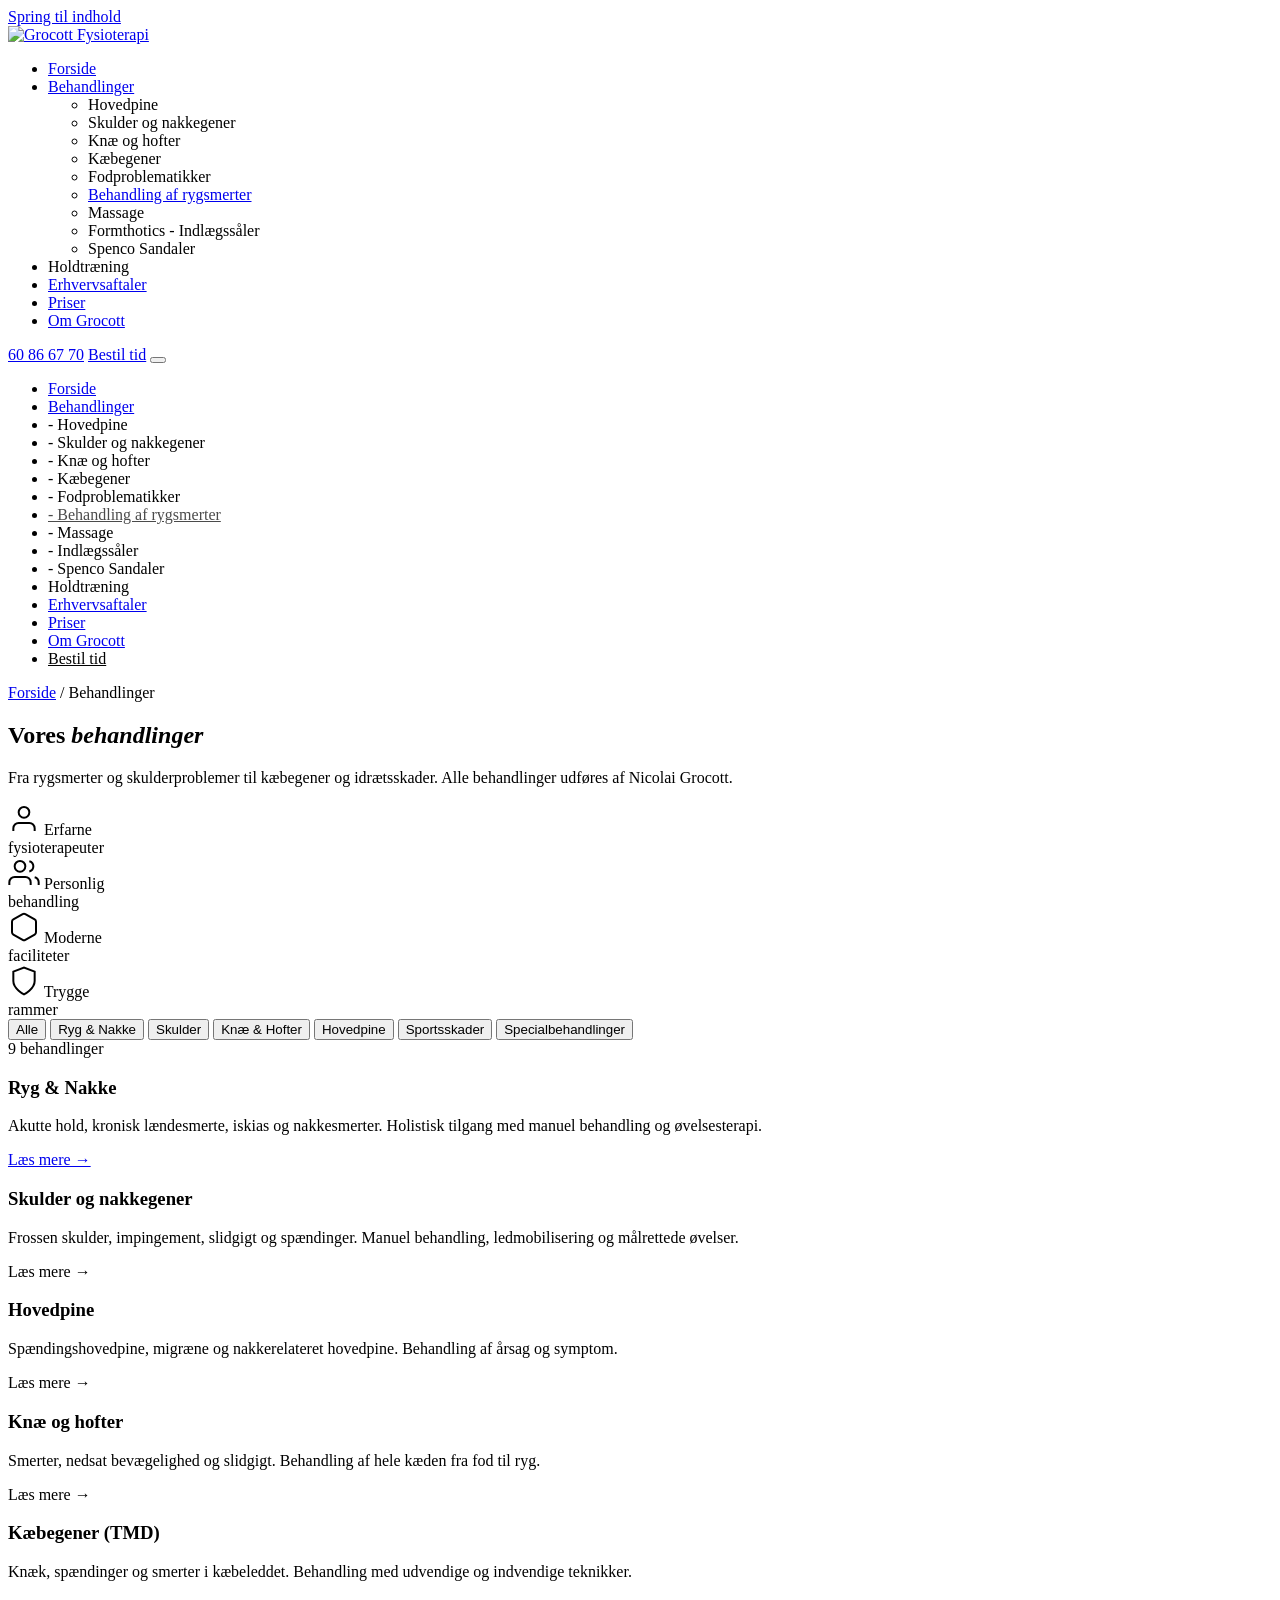
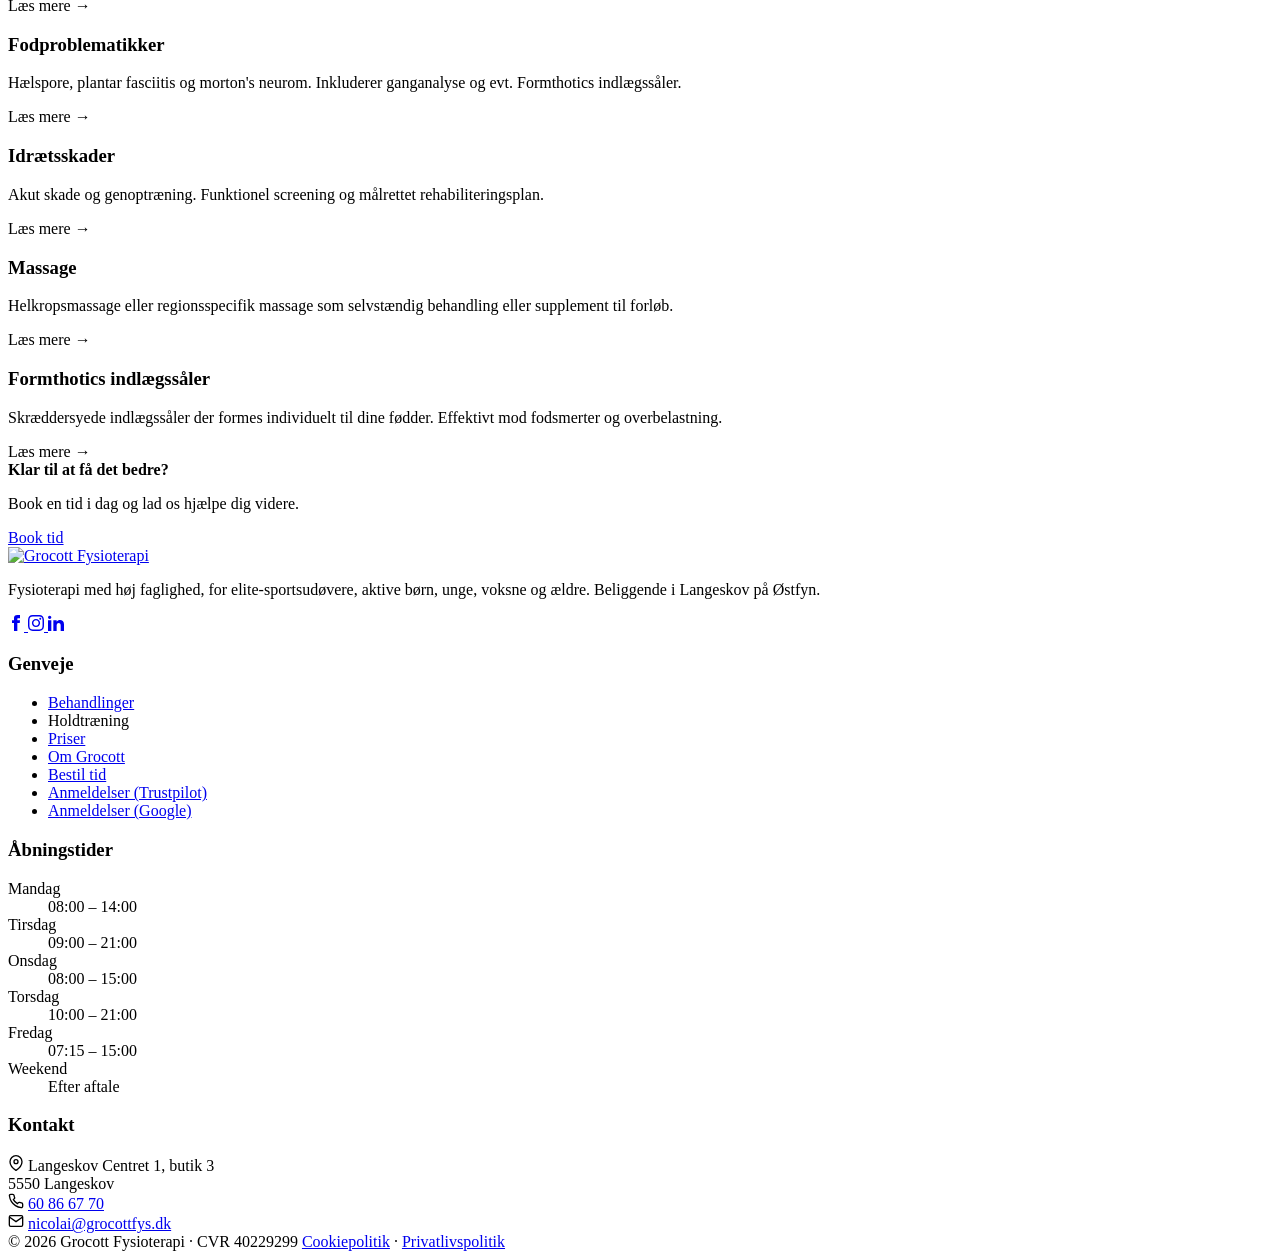
==== html/behandlinger.html @ d9912fb5 "Update behandlinger.html" ====
<!DOCTYPE html>
<html lang="da">
<head>
  <meta charset="UTF-8">
  <meta name="viewport" content="width=device-width, initial-scale=1.0">
  <title>Behandlinger – Grocott Fysioterapi</title>
  <link rel="stylesheet" href="../css/styles.css">
</head>
<body>
<a href="#main-content" class="skip-link">Spring til indhold</a>

<header class="site-header" id="siteHeader">
    <div class="header-inner">
      <a href="index.html"  class="logo" aria-label="Grocott Fysioterapi forside">
        <img src="https://www.grocottfys.dk/wp-content/uploads/2023/04/Design-uden-navn-14.png" alt="Grocott Fysioterapi" class="logo-img" id="logo-img">
      </a>

      <nav class="main-nav" aria-label="Primær navigation">
        <ul class="nav-list">
          <li><a href="index.html"  class="nav-link">Forside</a></li>
          <li class="nav-has-dropdown">
            <a href="behandlinger.html"  class="nav-link">Behandlinger <span class="nav-caret" aria-hidden="true"></span></a>
            <ul class="nav-dropdown" aria-label="Behandlingstyper">
              <li><span class="nav-dropdown-disabled">Hovedpine</span></li>
              <li><span class="nav-dropdown-disabled">Skulder og nakkegener</span></li>
              <li><span class="nav-dropdown-disabled">Knæ og hofter</span></li>
              <li><span class="nav-dropdown-disabled">Kæbegener</span></li>
              <li><span class="nav-dropdown-disabled">Fodproblematikker</span></li>
              <li><a href="ryg.html"  class="nav-dropdown-link">Behandling af rygsmerter</a></li>
              <li><span class="nav-dropdown-disabled">Massage</span></li>
              <li><span class="nav-dropdown-disabled">Formthotics - Indlægssåler</span></li>
              <li><span class="nav-dropdown-disabled">Spenco Sandaler</span></li>
            </ul>
          </li>
          <li><span class="nav-link" style="cursor:default;">Holdtræning</span></li>
          <li><a href="erhvervsaftaler.html"  class="nav-link">Erhvervsaftaler</a></li>
          <li><a href="priser.html"  class="nav-link">Priser</a></li>
          <li><a href="om-os.html"  class="nav-link">Om Grocott</a></li>
        </ul>
      </nav>

      <div class="header-cta">
        <a href="tel:60866770" class="header-phone">60 86 67 70</a>
        <a href="booking.html"  class="btn btn-primary">Bestil tid</a>
        <button class="menu-toggle" aria-label="Åbn menu" aria-expanded="false">
          <span></span><span></span><span></span>
        </button>
      </div>
    </div>
  </header>

<div class="mobile-menu" id="mobileMenu">
    <nav aria-label="Mobilnavigation">
      <ul class="nav-list">
        <li><a href="index.html"  class="nav-link">Forside</a></li>
        <li><a href="behandlinger.html"  class="nav-link">Behandlinger</a></li>
        <li><span class="nav-link nav-link-disabled">- Hovedpine</span></li>
        <li><span class="nav-link nav-link-disabled">- Skulder og nakkegener</span></li>
        <li><span class="nav-link nav-link-disabled">- Knæ og hofter</span></li>
        <li><span class="nav-link nav-link-disabled">- Kæbegener</span></li>
        <li><span class="nav-link nav-link-disabled">- Fodproblematikker</span></li>
        <li><a href="ryg.html"  class="nav-link" style="font-family:var(--font-body);font-size:1rem;color:var(--color-text-muted);font-weight:400;opacity:0.7;">- Behandling af rygsmerter</a></li>
        <li><span class="nav-link nav-link-disabled">- Massage</span></li>
        <li><span class="nav-link nav-link-disabled">- Indlægssåler</span></li>
        <li><span class="nav-link nav-link-disabled">- Spenco Sandaler</span></li>
        <li><span class="nav-link" style="cursor:default;">Holdtræning</span></li>
        <li><a href="erhvervsaftaler.html"  class="nav-link">Erhvervsaftaler</a></li>
        <li><a href="priser.html"  class="nav-link">Priser</a></li>
        <li><a href="om-os.html"  class="nav-link">Om Grocott</a></li>
        <li><a href="booking.html"  class="nav-link" style="color: var(--color-sand-dark);">Bestil tid</a></li>
      </ul>
    </nav>
  </div>

  
<!-- ── SIDE-SKIFTER: Udviklingsværktøj (dropdown) ── -->

  
<!-- ── MAIN: Alle sider renderes herinde ── -->

<main id="main-content">
<section class="page-hero behandlinger-page-hero">
  <div class="page-hero-content">
    <div class="breadcrumb">
      <a href="index.html" >Forside</a>
      <span>/</span>
      <span>Behandlinger</span>
    </div>
    <h1>Vores <em>behandlinger</em></h1>
    <p class="page-hero-lede">Fra rygsmerter og skulderproblemer til kæbegener og idrætsskader. Alle behandlinger udføres af Nicolai Grocott.</p>
  </div>
  <div class="behandlinger-hero-features">
    <div class="behandlinger-features">
      <div class="behandlinger-feature">
        <span class="behandlinger-feature-icon">
          <svg width="32" height="32" viewBox="0 0 24 24" fill="none" stroke="currentColor" stroke-width="1.5"><path d="M20 21v-2a4 4 0 0 0-4-4H8a4 4 0 0 0-4 4v2"/><circle cx="12" cy="7" r="4"/></svg>
        </span>
        <span>Erfarne<br>fysioterapeuter</span>
      </div>
      <div class="behandlinger-feature">
        <span class="behandlinger-feature-icon">
          <svg width="32" height="32" viewBox="0 0 24 24" fill="none" stroke="currentColor" stroke-width="1.5"><path d="M17 21v-2a4 4 0 0 0-4-4H5a4 4 0 0 0-4 4v2"/><circle cx="9" cy="7" r="4"/><path d="M23 21v-2a4 4 0 0 0-3-3.87"/><path d="M16 3.13a4 4 0 0 1 0 7.75"/></svg>
        </span>
        <span>Personlig<br>behandling</span>
      </div>
      <div class="behandlinger-feature">
        <span class="behandlinger-feature-icon">
          <svg width="32" height="32" viewBox="0 0 24 24" fill="none" stroke="currentColor" stroke-width="1.5"><path d="M21 16V8a2 2 0 0 0-1-1.73l-7-4a2 2 0 0 0-2 0l-7 4A2 2 0 0 0 3 8v8a2 2 0 0 0 1 1.73l7 4a2 2 0 0 0 2 0l7-4A2 2 0 0 0 21 16z"/></svg>
        </span>
        <span>Moderne<br>faciliteter</span>
      </div>
      <div class="behandlinger-feature">
        <span class="behandlinger-feature-icon">
          <svg width="32" height="32" viewBox="0 0 24 24" fill="none" stroke="currentColor" stroke-width="1.5"><path d="M12 22s8-4 8-10V5l-8-3-8 3v7c0 6 8 10 8 10z"/></svg>
        </span>
        <span>Trygge<br>rammer</span>
      </div>
    </div>
  </div>
</section>

<section class="behandlinger-list-section">
  <div class="container behandlinger-container">

    <div class="beh-filter-bar">
      <button class="beh-tab is-active" data-filter="all">Alle</button>
      <button class="beh-tab" data-filter="ryg">Ryg &amp; Nakke</button>
      <button class="beh-tab" data-filter="skulder">Skulder</button>
      <button class="beh-tab" data-filter="knae">Knæ &amp; Hofter</button>
      <button class="beh-tab" data-filter="hoved">Hovedpine</button>
      <button class="beh-tab" data-filter="sport">Sportsskader</button>
      <button class="beh-tab" data-filter="special">Specialbehandlinger</button>
    </div>

    <div class="beh-count"><span id="behCount">9</span> behandlinger</div>

    <div class="behandlinger-liste">

      <article class="beh-item" data-cats="ryg">
        <div class="beh-item-img"></div>
        <div class="beh-item-body">
          <h3>Ryg &amp; Nakke</h3>
          <p>Akutte hold, kronisk lændesmerte, iskias og nakkesmerter. Holistisk tilgang med manuel behandling og øvelsesterapi.</p>
        </div>
        <a href="ryg.html"  class="beh-item-btn">Læs mere →</a>
      </article>

      <article class="beh-item" data-cats="skulder ryg">
        <div class="beh-item-img"></div>
        <div class="beh-item-body">
          <h3>Skulder og nakkegener</h3>
          <p>Frossen skulder, impingement, slidgigt og spændinger. Manuel behandling, ledmobilisering og målrettede øvelser.</p>
        </div>
        <span class="beh-item-btn">Læs mere →</span>
      </article>

      <article class="beh-item" data-cats="hoved ryg">
        <div class="beh-item-img"></div>
        <div class="beh-item-body">
          <h3>Hovedpine</h3>
          <p>Spændingshovedpine, migræne og nakkerelateret hovedpine. Behandling af årsag og symptom.</p>
        </div>
        <span class="beh-item-btn">Læs mere →</span>
      </article>

      <article class="beh-item" data-cats="knae sport">
        <div class="beh-item-img"></div>
        <div class="beh-item-body">
          <h3>Knæ og hofter</h3>
          <p>Smerter, nedsat bevægelighed og slidgigt. Behandling af hele kæden fra fod til ryg.</p>
        </div>
        <span class="beh-item-btn">Læs mere →</span>
      </article>

      <article class="beh-item" data-cats="special">
        <div class="beh-item-img"></div>
        <div class="beh-item-body">
          <h3>Kæbegener (TMD)</h3>
          <p>Knæk, spændinger og smerter i kæbeleddet. Behandling med udvendige og indvendige teknikker.</p>
        </div>
        <span class="beh-item-btn">Læs mere →</span>
      </article>

      <article class="beh-item" data-cats="sport knae">
        <div class="beh-item-img"></div>
        <div class="beh-item-body">
          <h3>Fodproblematikker</h3>
          <p>Hælspore, plantar fasciitis og morton's neurom. Inkluderer ganganalyse og evt. Formthotics indlægssåler.</p>
        </div>
        <span class="beh-item-btn">Læs mere →</span>
      </article>

      <article class="beh-item" data-cats="sport skulder knae ryg">
        <div class="beh-item-img"></div>
        <div class="beh-item-body">
          <h3>Idrætsskader</h3>
          <p>Akut skade og genoptræning. Funktionel screening og målrettet rehabiliteringsplan.</p>
        </div>
        <span class="beh-item-btn">Læs mere →</span>
      </article>

      <article class="beh-item" data-cats="special">
        <div class="beh-item-img"></div>
        <div class="beh-item-body">
          <h3>Massage</h3>
          <p>Helkropsmassage eller regionsspecifik massage som selvstændig behandling eller supplement til forløb.</p>
        </div>
        <span class="beh-item-btn">Læs mere →</span>
      </article>

      <article class="beh-item" data-cats="special">
        <div class="beh-item-img"></div>
        <div class="beh-item-body">
          <h3>Formthotics indlægssåler</h3>
          <p>Skræddersyede indlægssåler der formes individuelt til dine fødder. Effektivt mod fodsmerter og overbelastning.</p>
        </div>
        <span class="beh-item-btn">Læs mere →</span>
      </div>

    </article>
  </div>
</section>

<section class="behandlinger-cta-banner">
  <div class="container behandlinger-cta-inner">
    <div>
      <strong>Klar til at få det bedre?</strong>
      <p>Book en tid i dag og lad os hjælpe dig videre.</p>
    </div>
    <a href="booking.html"  class="btn btn-primary">Book tid</a>
  </div>
</section>
</div>

    
<!-- ═══════════════════════════════════════════════════
     SIDE: RYGSMERTER (ryg)
     Indhold: Hero, intro-tekst, quiz med smertemåler, CTA
═══════════════════════════════════════════════════ -->
</main>

<footer class="site-footer">
    <div class="container">
      <div class="footer-grid">
        <div class="footer-brand">
          <a href="index.html"  class="logo">
            <img src="https://www.grocottfys.dk/wp-content/uploads/2023/04/Design-uden-navn-14.png" alt="Grocott Fysioterapi" class="logo-img" id="logo-img">
          </a>
          <p>Fysioterapi med høj faglighed, for elite-sportsudøvere, aktive børn, unge, voksne og ældre. Beliggende i Langeskov på Østfyn.</p>
          <div class="social-links">
            <a href="#" class="social-link" aria-label="Facebook">
              <svg width="16" height="16" viewBox="0 0 24 24" fill="currentColor"><path d="M9 8h-3v4h3v12h5v-12h3.642l.358-4h-4v-1.667c0-.955.192-1.333 1.115-1.333h2.885v-5h-3.808c-3.596 0-5.192 1.583-5.192 4.615v3.385z"/></svg>
            </a>
            <a href="#" class="social-link" aria-label="Instagram">
              <svg width="16" height="16" viewBox="0 0 24 24" fill="currentColor"><path d="M12 2.163c3.204 0 3.584.012 4.85.07 3.252.148 4.771 1.691 4.919 4.919.058 1.265.069 1.645.069 4.849 0 3.205-.012 3.584-.069 4.849-.149 3.225-1.664 4.771-4.919 4.919-1.266.058-1.644.07-4.85.07-3.204 0-3.584-.012-4.849-.07-3.26-.149-4.771-1.699-4.919-4.92-.058-1.265-.07-1.644-.07-4.849 0-3.204.013-3.583.07-4.849.149-3.227 1.664-4.771 4.919-4.919 1.266-.057 1.645-.069 4.849-.069zm0-2.163c-3.259 0-3.667.014-4.947.072-4.358.2-6.78 2.618-6.98 6.98-.059 1.281-.073 1.689-.073 4.948 0 3.259.014 3.668.072 4.948.2 4.358 2.618 6.78 6.98 6.98 1.281.058 1.689.072 4.948.072 3.259 0 3.668-.014 4.948-.072 4.354-.2 6.782-2.618 6.979-6.98.059-1.28.073-1.689.073-4.948 0-3.259-.014-3.667-.072-4.947-.196-4.354-2.617-6.78-6.979-6.98-1.281-.059-1.69-.073-4.949-.073zm0 5.838c-3.403 0-6.162 2.759-6.162 6.162s2.759 6.163 6.162 6.163 6.162-2.759 6.162-6.163c0-3.403-2.759-6.162-6.162-6.162zm0 10.162c-2.209 0-4-1.79-4-4 0-2.209 1.791-4 4-4s4 1.791 4 4c0 2.21-1.791 4-4 4zm6.406-11.845c-.796 0-1.441.645-1.441 1.44s.645 1.44 1.441 1.44c.795 0 1.439-.645 1.439-1.44s-.644-1.44-1.439-1.44z"/></svg>
            </a>
            <a href="#" class="social-link" aria-label="LinkedIn">
              <svg width="16" height="16" viewBox="0 0 24 24" fill="currentColor"><path d="M4.98 3.5c0 1.381-1.11 2.5-2.48 2.5s-2.48-1.119-2.48-2.5c0-1.38 1.11-2.5 2.48-2.5s2.48 1.12 2.48 2.5zm.02 4.5h-5v16h5v-16zm7.982 0h-4.968v16h4.969v-8.399c0-4.67 6.029-5.052 6.029 0v8.399h4.988v-10.131c0-7.88-8.922-7.593-11.018-3.714v-2.155z"/></svg>
            </a>
          </div>
        </div>

        <div>
          <h3 class="footer-heading">Genveje</h3>
          <ul class="footer-list">
            <li><a href="behandlinger.html" >Behandlinger</a></li>
            <li><span class="footer-link-disabled">Holdtræning</span></li>
            <li><a href="priser.html" >Priser</a></li>
            <li><a href="om-os.html" >Om Grocott</a></li>
            <li><a href="booking.html" >Bestil tid</a></li>
            <li><a href="https://dk.trustpilot.com/review/grocottfys.dk" target="_blank" rel="noopener">Anmeldelser (Trustpilot)</a></li>
            <li><a href="https://www.google.com/search?q=Grocott+Fysioterapi+Langeskov+anmeldelser" target="_blank" rel="noopener">Anmeldelser (Google)</a></li>
          </ul>
        </div>

        <div>
          <h3 class="footer-heading">Åbningstider</h3>
          <dl class="footer-hours">
            <dt>Mandag</dt><dd>08:00 – 14:00</dd>
            <dt>Tirsdag</dt><dd>09:00 – 21:00</dd>
            <dt>Onsdag</dt><dd>08:00 – 15:00</dd>
            <dt>Torsdag</dt><dd>10:00 – 21:00</dd>
            <dt>Fredag</dt><dd>07:15 – 15:00</dd>
            <dt>Weekend</dt><dd>Efter aftale</dd>
          </dl>
        </div>

        <div>
          <h3 class="footer-heading">Kontakt</h3>
          <address style="font-style:normal;">
            <div class="footer-contact-item">
              <svg width="16" height="16" viewBox="0 0 24 24" fill="none" stroke="currentColor" stroke-width="2" aria-hidden="true"><path d="M21 10c0 7-9 13-9 13s-9-6-9-13a9 9 0 0 1 18 0z"/><circle cx="12" cy="10" r="3"/></svg>
              <span>Langeskov Centret 1, butik 3<br>5550 Langeskov</span>
            </div>
            <div class="footer-contact-item">
              <svg width="16" height="16" viewBox="0 0 24 24" fill="none" stroke="currentColor" stroke-width="2" aria-hidden="true"><path d="M22 16.92v3a2 2 0 0 1-2.18 2 19.79 19.79 0 0 1-8.63-3.07 19.5 19.5 0 0 1-6-6 19.79 19.79 0 0 1-3.07-8.67A2 2 0 0 1 4.11 2h3a2 2 0 0 1 2 1.72 12.84 12.84 0 0 0 .7 2.81 2 2 0 0 1-.45 2.11L8.09 9.91a16 16 0 0 0 6 6l1.27-1.27a2 2 0 0 1 2.11-.45 12.84 12.84 0 0 0 2.81.7A2 2 0 0 1 22 16.92z"/></svg>
              <a href="tel:60866770">60 86 67 70</a>
            </div>
            <div class="footer-contact-item">
              <svg width="16" height="16" viewBox="0 0 24 24" fill="none" stroke="currentColor" stroke-width="2" aria-hidden="true"><path d="M4 4h16c1.1 0 2 .9 2 2v12c0 1.1-.9 2-2 2H4c-1.1 0-2-.9-2-2V6c0-1.1.9-2 2-2z"/><polyline points="22,6 12,13 2,6"/></svg>
              <a href="mailto:nicolai@grocottfys.dk">nicolai@grocottfys.dk</a>
            </div>
          </address>
        </div>
      </div>

      <div class="footer-bottom">
        <span>© <time datetime="2026">2026</time> Grocott Fysioterapi · CVR 40229299</span>
        <span><a href="#">Cookiepolitik</a> · <a href="#">Privatlivspolitik</a></span>
      </div>
    </div>
  </footer>

<script src="../js/shared.js"></script>
<script src="../js/filter.js"></script>
</body>
</html>
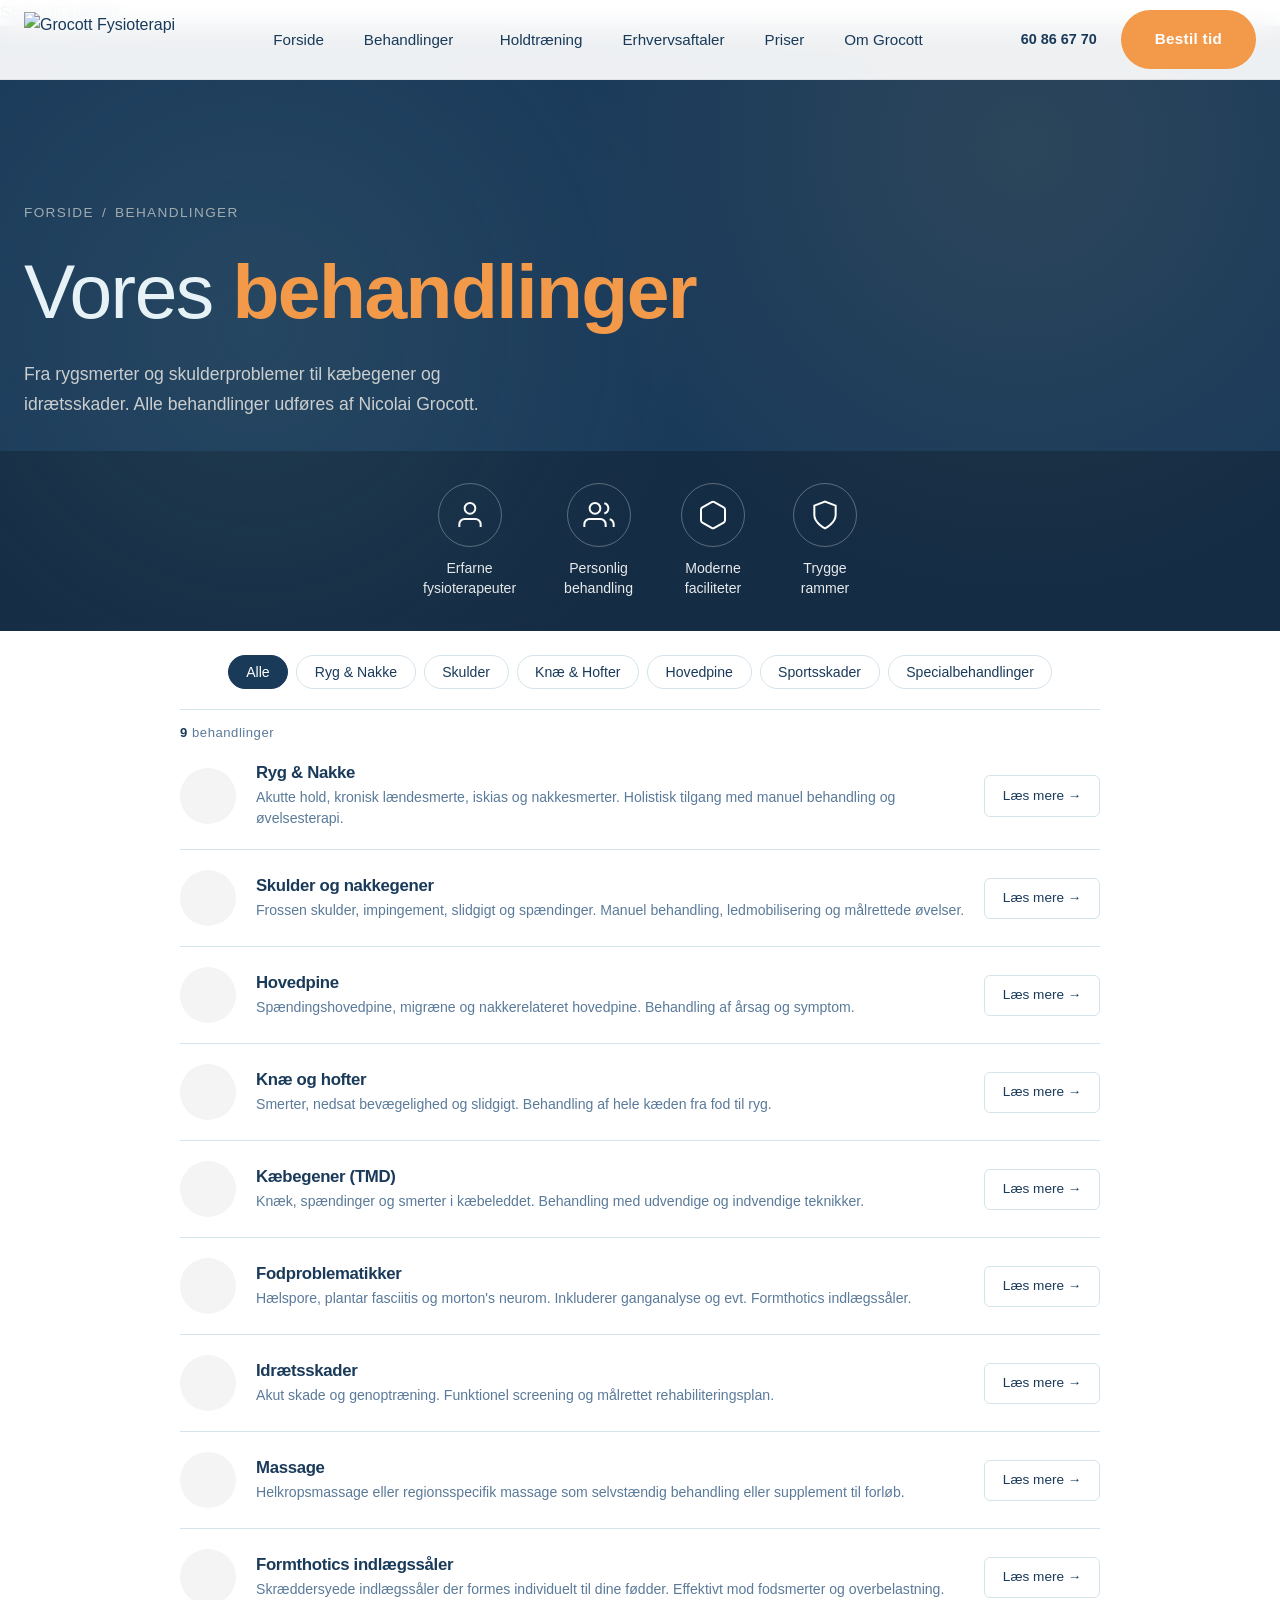
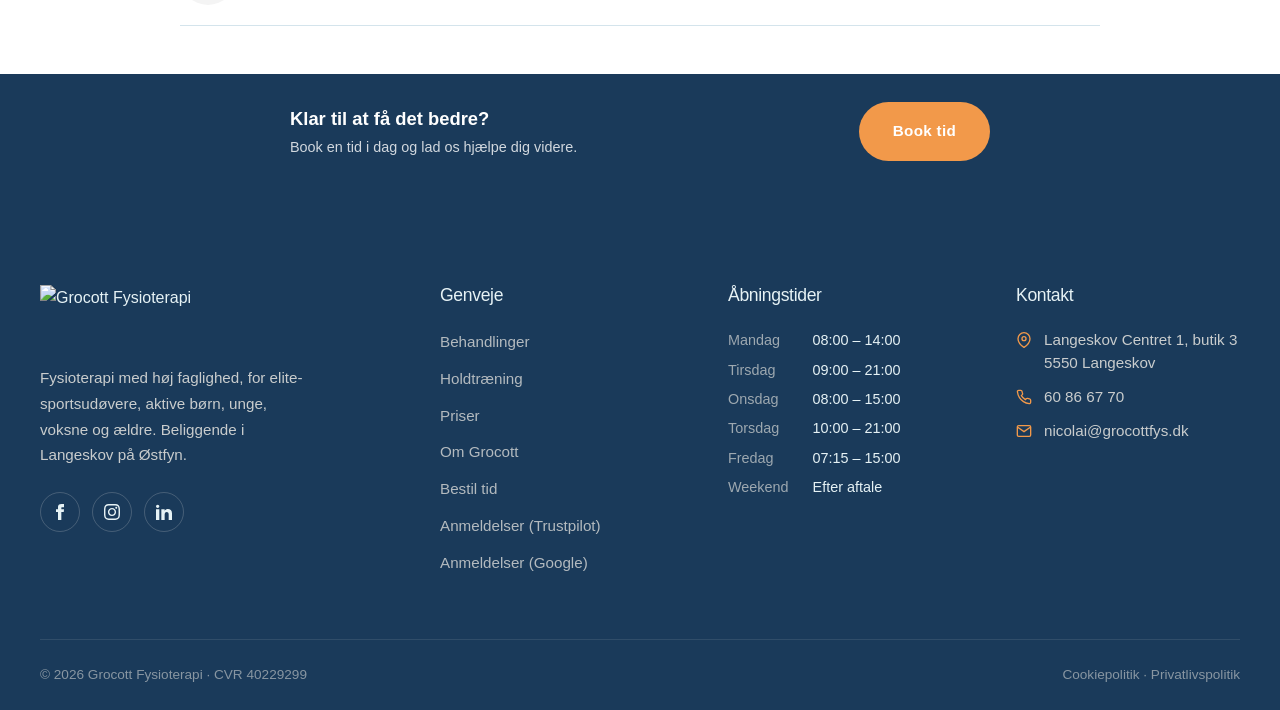
==== commit 47123126: "Update behandlinger.html" ====
--- a/html/behandlinger.html
+++ b/html/behandlinger.html
@@ -4,7 +4,7 @@
   <meta charset="UTF-8">
   <meta name="viewport" content="width=device-width, initial-scale=1.0">
   <title>Behandlinger – Grocott Fysioterapi</title>
-  <link rel="stylesheet" href="../css/styles.css">
+  <link rel="stylesheet" href="../styles.css">
 </head>
 <body>
 <a href="#main-content" class="skip-link">Spring til indhold</a>
--- a/styles.css
+++ b/styles.css
@@ -0,0 +1,4023 @@
+/* =================================================================
+   GROCOTT FYSIOTERAPI — STYLESHEET
+================================================================= */
+
+
+/* ── VARIABLER & RESET ── */
+
+:root {
+  --color-deep:#1A3A5A;
+  --color-sage:#5A7A9A;
+  --color-cream:#E6F2F5;
+  --color-cream-dark:#F4F4F4;
+  --color-sand:#F2994A;
+  --color-sand-dark:#E08838;
+  --color-text:#1A3A5A;
+  --color-text-muted:#5A7A9A;
+  --color-line:#D4E4EC;
+  --color-white:#ffffff;
+  --color-success:#4a7c59;
+  --color-danger:#b34a4a;
+  --font-display:'Arial Nova','Arial','Helvetica Neue',Helvetica,sans-serif;
+  --font-body:'Tahoma','Geneva',Verdana,sans-serif;
+  --space-xs:0.5rem;
+  --space-sm:1rem;
+  --space-md:1.5rem;
+  --space-lg:2.5rem;
+  --space-xl:4rem;
+  --space-2xl:6rem;
+  --space-3xl:8rem;
+  --container-max:1280px;
+  --container-narrow:880px;
+  --header-height:80px;
+  --radius-sm:4px;
+  --radius-md:8px;
+  --radius-lg:16px;
+  --radius-xl:24px;
+  --shadow-sm:0 2px 8px rgba(15,43,61,0.06);
+  --shadow-md:0 8px 24px rgba(15,43,61,0.10);
+  --shadow-lg:0 20px 60px rgba(15,43,61,0.15);
+  --transition:0.3s cubic-bezier(0.4,0,0.2,1);
+  --transition-slow:0.6s cubic-bezier(0.4,0,0.2,1);
+}
+
+*,*::before,*::after {
+  box-sizing:border-box;
+  margin:0;
+  padding:0;
+}
+
+html {
+  scroll-behavior:smooth;
+  -webkit-text-size-adjust:100%;
+}
+
+body {
+  font-family:var(--font-body);
+  font-size:16px;
+  line-height:1.6;
+  color:var(--color-text);
+  background:#ffffff;
+  font-weight:400;
+  -webkit-font-smoothing:antialiased;
+  -moz-osx-font-smoothing:grayscale;
+  overflow-x:hidden;
+}
+
+img,video {
+  max-width:100%;
+  height:auto;
+  display:block;
+}
+
+a {
+  color:inherit;
+  text-decoration:none;
+  transition:color var(--transition);
+}
+
+button {
+  font-family:inherit;
+  cursor:pointer;
+  border:none;
+  background:none;
+}
+
+h1,h2,h3,h4,h5,h6 {
+  font-family:var(--font-display);
+  font-weight:400;
+  line-height:1.15;
+  letter-spacing:-0.02em;
+  color:var(--color-deep);
+}
+
+h1 { font-size:clamp(2.5rem,6vw,5rem); }
+
+h2 { font-size:clamp(2rem,4.5vw,3.5rem); }
+
+h3 { font-size:clamp(1.5rem,3vw,2.25rem); }
+
+h4 { font-size:clamp(1.25rem,2vw,1.5rem); }
+
+p { margin-bottom:var(--space-sm); }
+
+h1 em,h2 em,h3 em { font-style:normal; }
+
+
+/* ── TYPOGRAFI ── */
+
+.eyebrow {
+  font-family:var(--font-body);
+  font-size:0.8rem;
+  text-transform:uppercase;
+  letter-spacing:0.2em;
+  font-weight:600;
+  color:var(--color-sage);
+  margin-bottom:var(--space-sm);
+  display:inline-block;
+}
+
+.section-header {
+  max-width:720px;
+  margin:0 auto var(--space-xl);
+  text-align:center;
+}
+
+.section-header.align-left {
+  margin-left:0;
+  text-align:left;
+}
+
+.section-header h2 { margin-bottom:var(--space-sm); }
+
+.section-header p {
+  color:var(--color-text-muted);
+  font-size:1.05rem;
+  max-width:56ch;
+  margin:0 auto;
+}
+
+.section-header.align-left p { margin:0; }
+
+.eyebrow-light { color:var(--color-sand); }
+
+.testimonials-strip .section-header-left {
+  text-align:left;
+  margin-bottom:2rem;
+}
+
+.ts-incentive-body .eyebrow { color:var(--color-sage); }
+
+.cta-section-label {
+  font-size:clamp(2.5rem,5vw,4.5rem);
+  font-weight:700;
+  font-family:var(--font-display);
+  color:#F2994A!important;
+  margin:0 0 1.25rem;
+  letter-spacing:-0.02em;
+  text-transform:none;
+}
+
+
+/* ── LAYOUT ── */
+
+.container {
+  width:100%;
+  max-width:var(--container-max);
+  margin:0 auto;
+  padding:0 var(--space-md);
+}
+
+.container-narrow {
+  max-width:var(--container-narrow);
+  margin:0 auto;
+  padding:0 var(--space-md);
+}
+
+.section { padding:var(--space-2xl) 0; }
+
+.section-cream-dark { background:var(--color-cream-dark); }
+
+.section-deep {
+  background:var(--color-deep);
+  color:#ffffff;
+  padding:3rem 0 3rem!important;
+}
+
+.section-deep h1,.section-deep h2,.section-deep h3,.section-deep h4 { color:#ffffff; }
+
+.section-deep p { color:rgba(255,255,255,0.9); }
+
+.page-hero .btn-ghost,.section-deep .btn-ghost,.hero.hero-video .btn-ghost {
+  color:white;
+  border-color:rgba(255,255,255,0.4);
+}
+
+.page-hero .btn-ghost:hover,.section-deep .btn-ghost:hover,.hero.hero-video .btn-ghost:hover {
+  background:white;
+  color:var(--color-deep);
+  border-color:white;
+}
+
+.feature-icon {
+  display:inline-flex;
+  align-items:center;
+  justify-content:center;
+  width:24px;
+  height:24px;
+  border-radius:50%;
+  background:var(--color-sand);
+  color:white;
+  font-size:0.8rem;
+  font-weight:700;
+  flex-shrink:0;
+  margin-top:1px;
+}
+
+.result-item {
+  background:var(--color-white);
+  border-radius:var(--radius-lg);
+  padding:var(--space-lg);
+  margin-bottom:var(--space-md);
+  display:grid;
+  grid-template-columns:1fr;
+  gap:var(--space-md);
+  box-shadow:var(--shadow-sm);
+  border-left:4px solid var(--color-sand);
+  opacity:0;
+  animation:fadeUp 0.5s ease forwards;
+}
+
+.result-item.is-acute { border-left-color:var(--color-danger); }
+
+.result-item.is-chronic { border-left-color:var(--color-deep); }
+
+.result-item h3 {
+  font-size:1.5rem;
+  margin-bottom:var(--space-sm);
+}
+
+.result-item .advice-box {
+  background:var(--color-cream);
+  border-radius:var(--radius-md);
+  padding:var(--space-md);
+  margin-top:var(--space-sm);
+}
+
+.no-results {
+  text-align:center;
+  padding:var(--space-2xl) var(--space-md);
+  color:var(--color-text-muted);
+}
+
+.no-results h3 { margin-bottom:var(--space-sm); }
+
+.calendar-day:hover:not(.is-disabled):not(.is-fully-booked):not(.is-empty) {
+  background:rgba(34,139,87,0.35);
+  transform:scale(1.05);
+}
+
+.calendar-day.is-empty {
+  background:transparent;
+  cursor:default;
+  pointer-events:none;
+}
+
+.calendar-day.is-disabled {
+  background:white;
+  color:var(--color-deep);
+  opacity:0.35;
+  cursor:not-allowed;
+}
+
+.calendar-day.is-today {
+  font-weight:700;
+  text-decoration:underline;
+  text-underline-offset:3px;
+}
+
+.calendar-day.is-selected {
+  background:var(--color-deep);
+  color:white;
+  font-weight:700;
+  box-shadow:0 4px 12px rgba(26,58,90,0.25);
+  transform:scale(1.05);
+}
+
+.calendar-legend-dot.is-selected { background:var(--color-deep); }
+
+.time-slot.is-selected {
+  background:var(--color-deep);
+  color:white;
+  box-shadow:0 4px 12px rgba(26,58,90,0.25);
+  transform:scale(1.06);
+}
+
+.stat {
+  display:flex;
+  flex-direction:column;
+}
+
+.stat-number {
+  font-family:var(--font-display);
+  font-size:2.5rem;
+  font-weight:400;
+  color:var(--color-deep);
+  line-height:1;
+}
+
+.stat-label {
+  font-size:0.85rem;
+  text-transform:uppercase;
+  letter-spacing:0.1em;
+  color:var(--color-text-muted);
+  font-weight:600;
+  margin-top:0.5rem;
+}
+
+.is-hidden { display:none!important; }
+
+.section-deep .center-text h2,.section-deep .center-text p { color:var(--color-cream); }
+
+.stat-item {
+  display:flex;
+  flex-direction:column;
+}
+
+[data-placeholder="card-image"] {
+  background:repeating-linear-gradient(45deg,#e8ecef,#e8ecef 10px,#dde2e6 10px,#dde2e6 20px);
+  position:relative;
+}
+
+[data-placeholder="card-image"]::after {
+  content:'Billede';
+  position:absolute;
+  inset:0;
+  display:flex;
+  align-items:center;
+  justify-content:center;
+  font-family:var(--font-body);
+  font-size:0.85rem;
+  font-weight:600;
+  text-transform:uppercase;
+  letter-spacing:0.1em;
+  color:rgba(26,58,90,0.5);
+  background:transparent;
+}
+
+.container-narrow>h2 {
+  font-family:var(--font-display);
+  font-size:clamp(1.5rem,2.5vw,2rem);
+  font-weight:700;
+  color:var(--color-deep);
+  margin:0 0 1.5rem 0;
+}
+
+.container-narrow>p {
+  color:var(--color-deep);
+  line-height:1.7;
+  margin-bottom:1rem;
+  font-size:1rem;
+}
+
+.rating-strip {
+  background:white;
+  border-radius:8px;
+  padding:1.5rem 1.75rem;
+  box-shadow:0 2px 8px rgba(26,58,90,0.06);
+  border:1px solid rgba(26,58,90,0.05);
+  display:grid;
+  grid-template-columns:1fr;
+  gap:1rem;
+  align-items:center;
+}
+
+.section.section-cream-dark.statement {
+  padding-top:1.5rem;
+  padding-bottom:1.5rem;
+}
+
+.page { display:none; }
+
+.page.is-active { display:block; }
+
+.beh-item.is-hidden { display:none; }
+
+.icon-sm {
+  display:block;
+  width:28px;
+  height:28px;
+  object-fit:contain;
+}
+
+.flex-row-item {
+  display:flex;
+  gap:.6rem;
+  align-items:flex-start;
+}
+
+.icon-check {
+  color:var(--color-sand);
+  font-weight:700;
+  flex-shrink:0;
+}
+
+
+/* ── KNAPPER ── */
+
+.btn {
+  display:inline-flex;
+  align-items:center;
+  justify-content:center;
+  gap:0.5rem;
+  padding:0.95rem 2rem;
+  font-family:var(--font-body);
+  font-size:0.95rem;
+  font-weight:600;
+  letter-spacing:0.02em;
+  border-radius:999px;
+  transition:all var(--transition);
+  cursor:pointer;
+  border:2px solid transparent;
+  white-space:nowrap;
+}
+
+.btn-primary {
+  background:var(--color-sand);
+  color:white;
+}
+
+.btn-primary:hover {
+  background:var(--color-sand-dark);
+  color:white;
+  transform:translateY(-2px);
+  box-shadow:var(--shadow-md);
+}
+
+.btn-secondary {
+  background:transparent;
+  color:var(--color-deep);
+  border-color:var(--color-deep);
+}
+
+.btn-secondary:hover {
+  background:var(--color-deep);
+  color:var(--color-cream);
+}
+
+.btn-ghost {
+  background:transparent;
+  color:var(--color-deep);
+  border-color:var(--color-deep);
+}
+
+.btn-ghost:hover {
+  background:var(--color-deep);
+  color:white;
+  border-color:var(--color-deep);
+}
+
+.btn-arrow::after {
+  content:'';
+  transition:transform var(--transition);
+}
+
+.btn-arrow:hover::after { transform:translateX(4px); }
+
+.intro-content .btn { margin-top:1rem; }
+
+.spinner {
+  display:inline-block;
+  width:18px;
+  height:18px;
+  border:2px solid rgba(15,43,61,0.3);
+  border-top-color:var(--color-deep);
+  border-radius:50%;
+  animation:spin 0.8s linear infinite;
+}
+
+.btn-primary .spinner {
+  border-color:rgba(15,43,61,0.3);
+  border-top-color:var(--color-deep);
+}
+
+
+/* ── HEADER & NAVIGATION ── */
+
+.site-header {
+  position:fixed;
+  top:0;
+  left:0;
+  right:0;
+  z-index:100;
+  height:var(--header-height);
+  background:rgba(255,255,255,0.92);
+  backdrop-filter:blur(12px);
+  -webkit-backdrop-filter:blur(12px);
+  border-bottom:1px solid rgba(26,58,90,0.08);
+  transition:all var(--transition);
+}
+
+.site-header.header-on-hero {
+  background:transparent;
+  border-bottom-color:transparent;
+}
+
+.site-header.header-on-hero .nav-link,.site-header.header-on-hero .logo,.site-header.header-on-hero .header-phone { color:white; }
+
+.site-header.header-on-hero .logo-img { filter:brightness(0) invert(1); }
+
+.site-header.header-scrolled {
+  background:rgba(255,255,255,0.97);
+  box-shadow:var(--shadow-sm);
+}
+
+.header-inner {
+  max-width:var(--container-max);
+  margin:0 auto;
+  padding:0 var(--space-md);
+  height:100%;
+  display:flex;
+  align-items:center;
+  justify-content:space-between;
+  gap:var(--space-lg);
+}
+
+.logo {
+  display:flex;
+  align-items:center;
+  gap:0.5rem;
+  z-index:102;
+  text-decoration:none;
+}
+
+.logo-img {
+  height:48px;
+  width:auto;
+  display:block;
+  min-width:32px;
+}
+
+.main-nav { display:none; }
+
+.nav-list {
+  list-style:none;
+  display:flex;
+  gap:var(--space-lg);
+  align-items:center;
+}
+
+.nav-link {
+  font-size:0.95rem;
+  font-weight:500;
+  color:var(--color-deep);
+  position:relative;
+  padding:0.5rem 0;
+  transition:color var(--transition);
+}
+
+.nav-link::after {
+  content:'';
+  position:absolute;
+  left:0;
+  bottom:0;
+  width:0;
+  height:2px;
+  background:var(--color-sand);
+  transition:width var(--transition);
+}
+
+.nav-link:hover::after,.nav-link.active::after { width:100%; }
+
+.header-cta {
+  display:flex;
+  align-items:center;
+  gap:var(--space-md);
+}
+
+.header-phone {
+  display:none;
+  font-size:0.9rem;
+  font-weight:600;
+  color:var(--color-deep);
+}
+
+.menu-toggle {
+  width:44px;
+  height:44px;
+  display:flex;
+  flex-direction:column;
+  justify-content:center;
+  align-items:center;
+  gap:5px;
+  z-index:102;
+  position:relative;
+}
+
+.menu-toggle span {
+  width:24px;
+  height:2px;
+  background:var(--color-deep);
+  transition:all var(--transition);
+  transform-origin:center;
+}
+
+.site-header.header-on-hero .menu-toggle span { background:var(--color-cream); }
+
+.menu-toggle.is-open span { background:var(--color-deep)!important; }
+
+.menu-toggle.is-open span:nth-child(1) { transform:translateY(7px) rotate(45deg); }
+
+.menu-toggle.is-open span:nth-child(2) { opacity:0; }
+
+.menu-toggle.is-open span:nth-child(3) { transform:translateY(-7px) rotate(-45deg); }
+
+.mobile-menu {
+  position:fixed;
+  inset:0;
+  background:var(--color-cream);
+  z-index:101;
+  display:flex;
+  flex-direction:column;
+  justify-content:center;
+  align-items:center;
+  padding:var(--space-2xl) var(--space-md);
+  opacity:0;
+  pointer-events:none;
+  transition:opacity var(--transition);
+}
+
+.mobile-menu.is-open {
+  opacity:1;
+  pointer-events:auto;
+}
+
+.mobile-menu .nav-list {
+  flex-direction:column;
+  gap:var(--space-md);
+  text-align:center;
+}
+
+.mobile-menu .nav-list li:has(.nav-link-disabled) { margin-top:-0.75rem; }
+
+.mobile-menu .nav-link {
+  font-family:var(--font-display);
+  font-size:2rem;
+  color:var(--color-deep);
+}
+
+.mobile-menu .nav-link::after { display:none; }
+
+.mobile-menu .nav-link-disabled {
+  font-family:var(--font-body);
+  font-size:1rem;
+  color:var(--color-text-muted);
+  font-weight:400;
+  opacity:0.7;
+  cursor:default;
+}
+
+.breadcrumb {
+  display:flex;
+  align-items:center;
+  gap:0.5rem;
+  font-size:0.85rem;
+  letter-spacing:0.1em;
+  text-transform:uppercase;
+  color:rgba(245,241,234,0.6);
+  margin-bottom:var(--space-md);
+}
+
+.breadcrumb a:hover { color:var(--color-sand); }
+
+.footer-brand .logo {
+  color:var(--color-cream);
+  margin-bottom:var(--space-md);
+}
+
+.footer-brand .logo-mark {
+  background:var(--color-cream);
+  color:var(--color-deep);
+}
+
+.site-header.header-on-hero .logo-text-fallback { color:white; }
+
+.site-footer .logo-text-fallback { color:white; }
+
+.nav-has-dropdown { position:relative; }
+
+.nav-caret {
+  display:inline-block;
+  font-size:0.7em;
+  margin-left:0.2em;
+  transition:transform 0.2s ease;
+  vertical-align:middle;
+}
+
+.nav-has-dropdown:hover .nav-caret { transform:rotate(180deg); }
+
+.nav-dropdown {
+  position:absolute;
+  top:100%;
+  left:-1rem;
+  background:white;
+  border-radius:8px;
+  box-shadow:0 12px 32px rgba(26,58,90,0.18);
+  border:1px solid rgba(26,58,90,0.06);
+  padding:0.5rem 0;
+  list-style:none;
+  margin:0;
+  min-width:240px;
+  opacity:0;
+  visibility:hidden;
+  transform:translateY(8px);
+  transition:opacity 0.2s ease,transform 0.2s ease,visibility 0.2s ease;
+  z-index:100;
+  pointer-events:none;
+}
+
+.nav-has-dropdown:hover .nav-dropdown,.nav-has-dropdown:focus-within .nav-dropdown {
+  opacity:1;
+  visibility:visible;
+  transform:translateY(0);
+  pointer-events:auto;
+}
+
+.nav-dropdown li { padding:0; }
+
+.nav-dropdown a {
+  display:block;
+  padding:0.65rem 1.25rem;
+  color:var(--color-deep);
+  text-decoration:none;
+  font-size:0.92rem;
+  font-weight:500;
+  font-family:var(--font-body);
+  transition:background 0.15s ease;
+}
+
+.nav-dropdown a:hover {
+  background:var(--color-cream);
+  color:var(--color-deep);
+}
+
+.nav-dropdown-disabled {
+  display:block;
+  padding:0.4rem 1.25rem 0.4rem 1.5rem;
+  color:var(--color-text-muted);
+  font-size:0.8rem;
+  font-weight:400;
+  font-family:var(--font-body);
+  cursor:default;
+  border-left:2px solid var(--color-line);
+  margin:0 0.75rem;
+}
+
+.nav-dropdown-link,.nav-dropdown a.nav-dropdown-link {
+  display:block;
+  padding:0.4rem 1.25rem 0.4rem 1.5rem!important;
+  color:var(--color-text-muted)!important;
+  font-size:0.8rem!important;
+  font-weight:400!important;
+  font-family:var(--font-body);
+  border-left:2px solid var(--color-line);
+  margin:0 0.75rem;
+  text-decoration:none;
+  background:none!important;
+}
+
+.nav-link.nav-link-disabled {
+  cursor:default;
+  pointer-events:none;
+}
+
+.site-header.header-dark {
+  background:var(--color-deep);
+  border-bottom-color:transparent;
+}
+
+.site-header.header-dark .nav-link,.site-header.header-dark .logo,.site-header.header-dark .header-phone { color:#fff; }
+
+.site-header.header-dark .logo-img { filter:brightness(0) invert(1); }
+
+.site-header.header-dark .menu-toggle span { background:#fff; }
+
+.site-header.header-dark .logo-text-fallback { color:#fff; }
+
+
+/* ── HERO ── */
+
+.hero.hero-video {
+  position:relative;
+  min-height:100vh;
+  display:flex;
+  align-items:center;
+  overflow:hidden;
+  color:white;
+  background:var(--color-deep);
+  isolation:isolate;
+}
+
+.hero-video-wrapper {
+  position:absolute;
+  inset:0;
+  z-index:1;
+}
+
+.hero-video-wrapper video {
+  width:100%;
+  height:100%;
+  object-fit:cover;
+}
+
+.hero-overlay {
+  position:absolute;
+  inset:0;
+  z-index:2;
+  background:linear-gradient(180deg,rgba(26,58,90,0.55) 0%,rgba(26,58,90,0.50) 50%,rgba(26,58,90,0.85) 100%);
+}
+
+.hero.hero-video .hero-content {
+  position:relative;
+  z-index:3;
+  width:100%;
+  padding:calc(var(--header-height) + 3rem) 0 7rem;
+}
+
+.hero-eyebrow {
+  display:inline-flex;
+  align-items:center;
+  gap:0.75rem;
+  color:var(--color-sand);
+  font-family:var(--font-body);
+  font-size:0.8rem;
+  text-transform:uppercase;
+  letter-spacing:0.25em;
+  font-weight:600;
+  margin-bottom:1.25rem;
+  animation:heroFadeUp 0.8s ease 0.1s both;
+}
+
+.hero-eyebrow::before {
+  content:'';
+  width:36px;
+  height:1px;
+  background:var(--color-sand);
+}
+
+.hero.hero-video h1 {
+  font-family:var(--font-display);
+  color:white;
+  font-size:clamp(2.5rem,6vw,5rem);
+  font-weight:700;
+  line-height:1.05;
+  margin:0 0 1.5rem 0;
+  max-width:18ch;
+  animation:heroFadeUp 0.8s ease 0.2s both;
+}
+
+.hero.hero-video h1 em {
+  font-style:normal;
+  color:var(--color-sand);
+  font-weight:700;
+}
+
+.hero.hero-video .hero-lede {
+  color:rgba(255,255,255,0.9);
+  font-size:clamp(1.05rem,1.4vw,1.25rem);
+  max-width:56ch;
+  margin-bottom:2rem;
+  line-height:1.6;
+  animation:heroFadeUp 0.8s ease 0.35s both;
+}
+
+.hero.hero-video .hero-lede strong {
+  color:white;
+  font-weight:700;
+}
+
+.hero.hero-video .hero-actions {
+  display:flex;
+  flex-wrap:wrap;
+  gap:1rem;
+  animation:heroFadeUp 0.8s ease 0.5s both;
+}
+
+.hero-meta {
+  position:absolute;
+  bottom:0;
+  left:0;
+  right:0;
+  z-index:3;
+  background:rgba(26,58,90,0.6);
+  backdrop-filter:blur(8px);
+  -webkit-backdrop-filter:blur(8px);
+  border-top:1px solid rgba(255,255,255,0.1);
+  padding:1.25rem 0;
+  animation:heroFadeUp 0.8s ease 0.7s both;
+}
+
+.hero-meta-grid {
+  display:grid;
+  grid-template-columns:repeat(2,1fr);
+  gap:1.5rem;
+  text-align:center;
+}
+
+.hero-meta-item {
+  display:flex;
+  flex-direction:column;
+  gap:2px;
+}
+
+.hero-meta-item strong {
+  color:white;
+  font-family:var(--font-display);
+  font-size:1.5rem;
+  font-weight:700;
+  line-height:1;
+}
+
+.hero-meta-item span {
+  color:rgba(255,255,255,0.7);
+  font-size:0.78rem;
+  text-transform:uppercase;
+  letter-spacing:0.15em;
+}
+
+@keyframes heroFadeUp {
+  from {
+    opacity:0;
+    transform:translateY(20px);
+  }
+  to {
+    opacity:1;
+    transform:translateY(0);
+  }
+}
+
+.page-hero {
+  background:var(--color-deep);
+  color:var(--color-cream);
+  padding:calc(var(--header-height) + var(--space-2xl)) 0 var(--space-2xl);
+  position:relative;
+  overflow:hidden;
+}
+
+.page-hero::before {
+  content:'';
+  position:absolute;
+  inset:0;
+  background-image:radial-gradient(circle at 20% 50%,rgba(107,142,138,0.15) 0%,transparent 40%),radial-gradient(circle at 80% 20%,rgba(201,169,97,0.1) 0%,transparent 40%);
+  pointer-events:none;
+}
+
+.page-hero-content {
+  position:relative;
+  z-index:1;
+  max-width:var(--container-max);
+  margin:0 auto;
+  padding:0 var(--space-md);
+}
+
+.page-hero h1 {
+  color:var(--color-cream);
+  max-width:18ch;
+  font-weight:300;
+}
+
+.page-hero h1 em {
+  font-weight:700;
+  color:var(--color-sand);
+}
+
+.page-hero-lede {
+  max-width:52ch;
+  font-size:1.1rem;
+  color:rgba(245,241,234,0.8);
+  margin-top:var(--space-md);
+  line-height:1.7;
+}
+
+.hero-video-wrapper.hero-placeholder {
+  background:linear-gradient(135deg,#4a5a70 0%,#2a3a50 100%);
+  display:flex;
+  align-items:center;
+  justify-content:center;
+}
+
+.hero-video-wrapper.hero-placeholder .placeholder-content {
+  background:transparent;
+  border:2px dashed rgba(255,255,255,0.3);
+  color:white;
+  width:auto;
+  height:auto;
+  max-width:320px;
+  padding:2.5rem 3rem;
+  border-radius:16px;
+}
+
+.hero-video-wrapper.hero-placeholder .placeholder-icon {
+  font-size:3.5rem;
+  opacity:0.6;
+}
+
+.hero-video-wrapper.hero-placeholder .placeholder-label {
+  color:white;
+  opacity:0.85;
+}
+
+.intro-image-circle .img-placeholder-portrait,.hero-image-circle .img-placeholder-portrait {
+  border-radius:50%;
+  border:none;
+}
+
+.behandlinger-page-hero { padding-bottom:0; }
+
+
+/* ── FORSIDE — INTRO & SYMPTOMER ── */
+
+.intro-split { background:white; }
+
+.intro-grid {
+  display:grid;
+  grid-template-columns:1fr;
+  gap:3rem;
+  align-items:center;
+}
+
+.intro-content h2 {
+  font-family:var(--font-display);
+  font-size:clamp(1.75rem,3vw,2.5rem);
+  color:var(--color-deep);
+  font-weight:700;
+  margin:0.5rem 0 1.25rem 0;
+  line-height:1.2;
+}
+
+.intro-content h2 em {
+  font-style:normal;
+  color:var(--color-sand);
+}
+
+.intro-content p {
+  color:var(--color-deep);
+  line-height:1.7;
+  margin-bottom:1rem;
+  font-size:1.02rem;
+}
+
+.intro-image-wrap {
+  display:flex;
+  justify-content:center;
+}
+
+.intro-image-circle {
+  width:100%;
+  max-width:440px;
+  aspect-ratio:1 / 1;
+  border-radius:50%;
+  overflow:hidden;
+  background:var(--color-cream);
+  box-shadow:0 20px 60px rgba(26,58,90,0.15);
+  position:relative;
+}
+
+.intro-image-circle::before {
+  content:'';
+  position:absolute;
+  inset:-8px;
+  border:1px solid var(--color-sand);
+  border-radius:50%;
+  opacity:0.4;
+}
+
+.intro-image-circle img {
+  width:100%;
+  height:100%;
+  object-fit:cover;
+  display:block;
+}
+
+.about-intro-image {
+  aspect-ratio:4 / 5;
+  background-size:cover;
+  background-position:center;
+  border-radius:var(--radius-lg);
+}
+
+.about-intro-content h2 { margin-bottom:var(--space-md); }
+
+.about-intro-content p {
+  color:var(--color-text-muted);
+  margin-bottom:var(--space-md);
+  font-size:1.05rem;
+  line-height:1.7;
+}
+
+.about-intro-image .img-placeholder,.location-map .img-placeholder {
+  width:100%;
+  aspect-ratio:4 / 3;
+}
+
+.about-intro-image .img-placeholder .placeholder-icon,.location-map .img-placeholder .placeholder-icon { font-size:3rem; }
+
+.intro-list {
+  list-style:none;
+  padding:0;
+  margin:1.25rem 0 1.5rem 0;
+  display:grid;
+  grid-template-columns:1fr 1fr;
+  gap:0.5rem 1rem;
+}
+
+.intro-list li {
+  position:relative;
+  padding-left:1.5rem;
+  color:var(--color-deep);
+  font-size:0.97rem;
+  line-height:1.5;
+}
+
+.intro-list li::before {
+  content:'';
+  position:absolute;
+  left:0;
+  top:0.55rem;
+  width:8px;
+  height:8px;
+  border-radius:50%;
+  background:var(--color-sand);
+}
+
+.ryg-focus-list {
+  list-style:none;
+  padding:0;
+  margin:1rem auto 0;
+  display:grid;
+  grid-template-columns:1fr 1fr;
+  gap:0.5rem 1.5rem;
+  max-width:560px;
+  text-align:left;
+}
+
+.ryg-focus-list li {
+  position:relative;
+  padding-left:1.5rem;
+  color:var(--color-deep);
+  line-height:1.6;
+}
+
+.ryg-focus-list li::before {
+  content:'';
+  position:absolute;
+  left:0;
+  top:0.6rem;
+  width:8px;
+  height:8px;
+  border-radius:50%;
+  background:var(--color-sand);
+}
+
+.symptom-finder-section { background:var(--color-cream); }
+
+.symptom-grid {
+  display:grid;
+  grid-template-columns:repeat(2,1fr);
+  gap:1rem;
+  margin-top:2rem;
+}
+
+.symptom-card {
+  display:flex;
+  flex-direction:column;
+  align-items:flex-start;
+  gap:0.75rem;
+  background:white;
+  padding:1.5rem 1.25rem;
+  border-radius:12px;
+  text-decoration:none;
+  color:var(--color-deep);
+  border:2px solid transparent;
+  transition:all 0.2s ease;
+  box-shadow:0 2px 8px rgba(26,58,90,0.04);
+}
+
+.symptom-card:hover {
+  border-color:var(--color-sand);
+  transform:translateY(-3px);
+  box-shadow:0 12px 24px rgba(26,58,90,0.10);
+}
+
+.symptom-icon {
+  display:inline-flex;
+  align-items:center;
+  justify-content:center;
+  width:52px;
+  height:52px;
+  border-radius:12px;
+  background:var(--color-cream);
+  color:var(--color-deep);
+  transition:background 0.2s ease,color 0.2s ease;
+  flex-shrink:0;
+}
+
+.symptom-icon svg {
+  width:28px;
+  height:28px;
+}
+
+.symptom-icon img {
+  width:28px;
+  height:28px;
+  object-fit:contain;
+}
+
+.symptom-card:hover .symptom-icon {
+  background:var(--color-sand);
+  color:white;
+  transition:background 0.2s ease,color 0.2s ease;
+}
+
+.symptom-card:hover .symptom-icon img { filter:brightness(0) invert(1); }
+
+.symptom-card strong {
+  font-family:var(--font-display);
+  font-size:1.05rem;
+  font-weight:700;
+  color:var(--color-deep);
+  line-height:1.3;
+}
+
+.symptom-card span:not(.symptom-icon) {
+  font-size:0.85rem;
+  color:var(--color-text-muted);
+  line-height:1.4;
+}
+
+.symptom-card-other {
+  background:var(--color-deep);
+  color:white;
+}
+
+.symptom-card-other strong,.symptom-card-other span:not(.symptom-icon) { color:white; }
+
+.symptom-card-other span:not(.symptom-icon) { opacity:0.85; }
+
+.symptom-card-other .symptom-icon {
+  background:rgba(255,255,255,0.15);
+  color:white;
+}
+
+.symptom-card-other:hover {
+  background:var(--color-sand);
+  border-color:var(--color-sand);
+}
+
+.symptom-card-other:hover .symptom-icon {
+  background:white;
+  color:var(--color-sand);
+}
+
+.ryg-intro-grid {
+  display:block;
+  max-width:var(--container-narrow);
+  margin:0 auto;
+  text-align:center;
+}
+
+.ryg-intro-text h2 {
+  font-size:clamp(1.6rem,3vw,2.2rem);
+  margin:0.5rem 0 1rem;
+  text-align:center;
+}
+
+.ryg-intro-text p {
+  color:var(--color-deep);
+  line-height:1.7;
+  margin-bottom:0.9rem;
+  font-size:0.97rem;
+}
+
+
+/* ── FORSIDE — TESTIMONIALS ── */
+
+.statement {
+  padding:1.5rem 0;
+  text-align:center;
+  background:var(--color-cream);
+}
+
+.statement-quote {
+  font-family:var(--font-display);
+  font-size:clamp(1.5rem,3.5vw,2.75rem);
+  font-weight:300;
+  line-height:1.3;
+  max-width:24ch;
+  margin:0 auto;
+  color:var(--color-deep);
+  letter-spacing:-0.01em;
+}
+
+.statement-quote em {
+  font-weight:700;
+  color:var(--color-sage);
+}
+
+.statement-author {
+  margin-top:var(--space-lg);
+  font-size:0.85rem;
+  letter-spacing:0.2em;
+  text-transform:uppercase;
+  color:var(--color-text-muted);
+}
+
+.results-count {
+  font-size:0.9rem;
+  color:var(--color-text-muted);
+  margin-bottom:var(--space-lg);
+  letter-spacing:0.05em;
+}
+
+.results-count strong {
+  color:var(--color-deep);
+  font-weight:600;
+}
+
+.testimonial-card {
+  background:var(--color-white);
+  border-radius:var(--radius-lg);
+  padding:var(--space-lg);
+  box-shadow:var(--shadow-sm);
+  position:relative;
+  display:flex;
+  flex-direction:column;
+}
+
+.testimonial-card::before {
+  content:'"';
+  position:absolute;
+  top:-10px;
+  left:var(--space-md);
+  font-family:var(--font-display);
+  font-size:5rem;
+  color:var(--color-sand);
+  line-height:1;
+  font-weight:700;
+}
+
+.testimonial-text {
+  font-family:var(--font-display);
+  font-size:1.15rem;
+  line-height:1.55;
+  color:var(--color-deep);
+  font-weight:300;
+  margin-bottom:var(--space-md);
+  flex-grow:1;
+}
+
+.testimonial-author {
+  border-top:1px solid var(--color-line);
+  padding-top:var(--space-sm);
+  display:flex;
+  flex-direction:column;
+  gap:2px;
+}
+
+.testimonial-author strong {
+  color:var(--color-deep);
+  font-weight:600;
+}
+
+.testimonial-author span {
+  font-size:0.85rem;
+  color:var(--color-text-muted);
+}
+
+.testimonial-stars {
+  display:flex;
+  gap:2px;
+  color:var(--color-sand);
+  margin-bottom:1rem;
+}
+
+.testimonial-stars svg { display:block; }
+
+.testimonials-strip .testimonial-card {
+  background:white;
+  border-radius:8px;
+  padding:1.75rem;
+  box-shadow:0 2px 8px rgba(26,58,90,0.06);
+  border:1px solid rgba(26,58,90,0.05);
+}
+
+.testimonials-strip .testimonial-card::before { display:none; }
+
+.testimonials-strip .testimonial-text {
+  font-family:var(--font-body);
+  font-size:1.02rem;
+  font-weight:400;
+  line-height:1.55;
+  color:var(--color-deep);
+  margin-bottom:1rem;
+}
+
+.testimonials-strip .testimonial-author {
+  border-top:none;
+  padding-top:0;
+  display:flex;
+  flex-wrap:wrap;
+  align-items:center;
+  gap:0.5rem;
+}
+
+.testimonials-strip .testimonial-author strong {
+  color:var(--color-deep);
+  font-weight:600;
+  font-size:0.95rem;
+}
+
+.testimonials-strip .testimonial-author strong::before {
+  content:"";
+  display:none;
+}
+
+.testimonials-strip .testimonial-author span {
+  color:var(--color-text-muted);
+  font-size:0.9rem;
+}
+
+.incentive-card {
+  background:linear-gradient(135deg,var(--color-cream) 0%,#d8e9ef 100%);
+  border-radius:16px;
+  padding:2.5rem;
+  display:grid;
+  grid-template-columns:1fr;
+  gap:2rem;
+  align-items:center;
+  position:relative;
+  overflow:hidden;
+  height:100%;
+}
+
+.statement-quote-small {
+  font-family:var(--font-display);
+  font-size:clamp(1.1rem,2vw,1.4rem);
+  font-weight:400;
+  font-style:normal;
+  line-height:1.45;
+  color:var(--color-deep);
+  text-align:center;
+  max-width:50ch;
+  margin:0 auto 0.75rem auto;
+}
+
+.statement-quote-small em {
+  font-style:normal;
+  color:var(--color-sand);
+  font-weight:600;
+}
+
+.statement-author-small {
+  text-align:center;
+  font-size:0.88rem;
+  color:var(--color-text-muted);
+  margin:0;
+  letter-spacing:0.02em;
+}
+
+.testimonial-text,.statement-quote-small { font-style:normal; }
+
+.booking-prefacts-body {
+  padding:0.5rem 1.5rem 1.5rem 1.5rem;
+  display:grid;
+  grid-template-columns:1fr;
+  gap:1.5rem;
+}
+
+.ts-grid {
+  display:grid;
+  grid-template-columns:1fr;
+  gap:2rem;
+  align-items:start;
+}
+
+.ts-header {
+  margin-bottom:1.5rem;
+  text-align:center;
+}
+
+.ts-header h2 {
+  font-size:clamp(1.8rem,3vw,2.4rem);
+  margin:0.4rem 0 0;
+}
+
+.ts-cards {
+  display:flex;
+  flex-direction:column;
+  gap:1rem;
+}
+
+.ts-cards .testimonial-card {
+  background:#fff;
+  border-radius:10px;
+  padding:1.5rem 1.75rem;
+  box-shadow:0 2px 8px rgba(26,58,90,0.06);
+  border:1px solid rgba(26,58,90,0.05);
+}
+
+.ts-cards .testimonial-card::before { display:none; }
+
+.ts-cards .testimonial-stars {
+  color:var(--color-sand);
+  margin-bottom:0.75rem;
+  font-size:1.1rem;
+}
+
+.ts-cards .testimonial-text {
+  font-size:0.97rem;
+  line-height:1.6;
+  color:var(--color-deep);
+  margin-bottom:0.85rem;
+  font-style:normal;
+}
+
+.ts-cards .testimonial-author {
+  display:flex;
+  flex-direction:column;
+  gap:2px;
+  align-items:center;
+  text-align:center;
+}
+
+.ts-cards .testimonial-author strong {
+  font-size:0.95rem;
+  font-weight:700;
+  color:var(--color-deep);
+}
+
+.ts-cards .testimonial-author strong::before { display:none; }
+
+.ts-cards .testimonial-author span {
+  font-size:0.85rem;
+  color:var(--color-sage);
+}
+
+.ts-col-right {
+  display:flex;
+  flex-direction:column;
+  gap:1rem;
+}
+
+.ts-incentive-card {
+  background:linear-gradient(160deg,#deedf5 0%,#c8dfe9 100%);
+  border-radius:14px;
+  padding:2rem 1.75rem;
+  display:flex;
+  flex-direction:column;
+  gap:1.5rem;
+  flex:1;
+}
+
+.ts-incentive-body h2 {
+  font-size:clamp(1.6rem,2.5vw,2rem);
+  font-weight:700;
+  color:var(--color-deep);
+  line-height:1.2;
+  margin:0.5rem 0 0.9rem;
+}
+
+.ts-incentive-body>p {
+  font-size:0.97rem;
+  color:var(--color-deep);
+  line-height:1.65;
+  margin:0 0 1.1rem;
+}
+
+.ts-check-list {
+  list-style:none;
+  padding:0;
+  margin:0 0 1rem;
+  display:flex;
+  flex-direction:column;
+  gap:0.7rem;
+}
+
+.ts-check-list li {
+  display:flex;
+  align-items:center;
+  gap:0.65rem;
+  font-size:0.97rem;
+  color:var(--color-deep);
+}
+
+.ts-phone {
+  font-size:0.97rem;
+  color:var(--color-text-muted);
+  margin:0;
+}
+
+.ts-phone a {
+  color:var(--color-deep);
+  font-weight:700;
+  text-decoration:none;
+}
+
+.ts-badge {
+  width:210px;
+  height:210px;
+  border-radius:50%;
+  background:var(--color-sand);
+  color:#fff;
+  display:flex;
+  flex-direction:column;
+  align-items:center;
+  justify-content:center;
+  gap:0.25rem;
+  box-shadow:0 10px 28px rgba(242,153,74,0.35);
+  align-self:center;
+  margin:0 auto;
+}
+
+.ts-badge strong {
+  font-size:3.5rem;
+  font-weight:700;
+  line-height:1;
+}
+
+.ts-badge span {
+  font-size:1rem;
+  text-transform:uppercase;
+  letter-spacing:0.15em;
+  font-weight:700;
+}
+
+.ts-badge svg {
+  width:32px;
+  height:32px;
+}
+
+.ts-rating-strip {
+  background:#fff;
+  border-radius:10px;
+  padding:1.25rem 1.5rem;
+  border:1px solid var(--color-line);
+  display:flex;
+  align-items:center;
+  justify-content:space-between;
+  gap:1rem;
+  flex-wrap:wrap;
+}
+
+.ts-rating-score {
+  display:flex;
+  align-items:center;
+  gap:0.85rem;
+}
+
+.ts-rating-score>strong {
+  font-family:var(--font-display);
+  font-size:2.4rem;
+  font-weight:700;
+  color:var(--color-deep);
+  line-height:1;
+}
+
+.ts-rating-meta {
+  display:block;
+  font-size:0.9rem;
+  color:var(--color-deep);
+  margin-top:0.2rem;
+}
+
+.ts-rating-sub {
+  display:block;
+  font-size:0.82rem;
+  color:var(--color-text-muted);
+}
+
+.ts-trustpilot-link {
+  display:inline-flex;
+  align-items:center;
+  gap:0.4rem;
+  color:var(--color-deep);
+  font-weight:600;
+  font-size:0.9rem;
+  text-decoration:none;
+  white-space:nowrap;
+}
+
+.ts-trustpilot-link:hover { color:var(--color-sand); }
+
+
+/* ── FORSIDE — FAQ ── */
+
+.faq-list {
+  max-width:var(--container-narrow);
+  margin:0 auto;
+  display:flex;
+  flex-direction:column;
+  gap:0;
+}
+
+.faq-item {
+  border-bottom:1px solid var(--color-line);
+  break-inside:avoid;
+}
+
+.faq-item:first-child { border-top:1px solid var(--color-line); }
+
+.faq-question {
+  display:flex;
+  align-items:center;
+  justify-content:space-between;
+  width:100%;
+  text-align:left;
+  padding:1.1rem 0;
+  font-family:var(--font-body);
+  font-size:1rem;
+  font-weight:600;
+  color:var(--color-deep);
+  background:none;
+  border:none;
+  cursor:pointer;
+  gap:1rem;
+  transition:color var(--transition);
+}
+
+.faq-question:hover { color:var(--color-sage); }
+
+.faq-icon {
+  flex-shrink:0;
+  width:28px;
+  height:28px;
+  border-radius:50%;
+  border:1.5px solid var(--color-line);
+  position:relative;
+  transition:all var(--transition);
+}
+
+.faq-icon::before,.faq-icon::after {
+  content:'';
+  position:absolute;
+  background:var(--color-deep);
+  top:50%;
+  left:50%;
+  transform:translate(-50%,-50%);
+  transition:all var(--transition);
+}
+
+.faq-icon::before {
+  width:12px;
+  height:1.5px;
+}
+
+.faq-icon::after {
+  width:1.5px;
+  height:12px;
+}
+
+.faq-item.is-open .faq-icon {
+  background:var(--color-sand);
+  border-color:var(--color-sand);
+}
+
+.faq-item.is-open .faq-icon::before,.faq-item.is-open .faq-icon::after { background:white; }
+
+.faq-item.is-open .faq-icon::after { transform:translate(-50%,-50%) rotate(90deg); }
+
+.faq-answer {
+  max-height:0;
+  overflow:hidden;
+  transition:max-height var(--transition-slow);
+}
+
+.faq-answer-inner {
+  padding:0 0 var(--space-md);
+  color:var(--color-text-muted);
+  font-size:0.95rem;
+  line-height:1.7;
+  padding-right:2.5rem;
+}
+
+.faq-answer-inner p {
+  font-size:0.84rem;
+  line-height:1.5;
+}
+
+
+/* ── FORSIDE — KARRUSEL ── */
+
+.carousel {
+  position:relative;
+  padding:var(--space-2xl) 0;
+}
+
+.carousel-header {
+  display:flex;
+  justify-content:space-between;
+  align-items:flex-end;
+  flex-wrap:wrap;
+  gap:var(--space-md);
+  margin-bottom:var(--space-xl);
+  max-width:var(--container-max);
+  margin-left:auto;
+  margin-right:auto;
+  padding:0 var(--space-md);
+}
+
+.carousel-controls {
+  display:flex;
+  gap:var(--space-xs);
+}
+
+.carousel-btn {
+  width:52px;
+  height:52px;
+  border-radius:50%;
+  border:1.5px solid var(--color-deep);
+  display:flex;
+  align-items:center;
+  justify-content:center;
+  font-size:1.25rem;
+  color:var(--color-deep);
+  transition:all var(--transition);
+}
+
+.carousel-btn:hover {
+  background:var(--color-deep);
+  color:var(--color-cream);
+}
+
+.carousel-btn:disabled {
+  opacity:0.3;
+  cursor:not-allowed;
+}
+
+.carousel-track-wrapper {
+  overflow:hidden;
+  width:100%;
+  padding:0 var(--space-md);
+}
+
+.carousel-track {
+  display:flex;
+  gap:var(--space-md);
+  transition:transform var(--transition-slow);
+  will-change:transform;
+}
+
+.carousel-card {
+  flex:0 0 85%;
+  min-width:0;
+  background:var(--color-white);
+  border-radius:var(--radius-lg);
+  overflow:hidden;
+  box-shadow:var(--shadow-sm);
+  transition:all var(--transition);
+  display:flex;
+  flex-direction:column;
+}
+
+.carousel-card:hover {
+  transform:translateY(-6px);
+  box-shadow:var(--shadow-md);
+}
+
+.carousel-card-image {
+  aspect-ratio:4 / 3;
+  background-size:cover;
+  background-position:center;
+  position:relative;
+  overflow:hidden;
+}
+
+.carousel-card-image::after {
+  content:'';
+  position:absolute;
+  inset:0;
+  background:linear-gradient(180deg,transparent 50%,rgba(15,43,61,0.7) 100%);
+}
+
+.carousel-card-number {
+  position:absolute;
+  top:var(--space-md);
+  left:var(--space-md);
+  z-index:1;
+  font-family:var(--font-display);
+  font-size:0.85rem;
+  letter-spacing:0.2em;
+  color:var(--color-cream);
+  background:rgba(15,43,61,0.5);
+  backdrop-filter:blur(8px);
+  padding:0.4rem 0.8rem;
+  border-radius:999px;
+}
+
+.carousel-card-body {
+  padding:var(--space-md);
+  display:flex;
+  flex-direction:column;
+  flex-grow:1;
+}
+
+.carousel-card-body h3 {
+  font-size:1.4rem;
+  margin-bottom:0.5rem;
+}
+
+.carousel-card-body p {
+  color:var(--color-text-muted);
+  font-size:0.95rem;
+  margin-bottom:var(--space-md);
+  flex-grow:1;
+}
+
+.card-link {
+  font-size:0.85rem;
+  font-weight:600;
+  letter-spacing:0.1em;
+  text-transform:uppercase;
+  color:var(--color-deep);
+  display:inline-flex;
+  align-items:center;
+  gap:0.5rem;
+  transition:gap var(--transition);
+}
+
+.card-link::after {
+  content:'';
+  transition:transform var(--transition);
+}
+
+.card-link:hover { color:var(--color-sand-dark); }
+
+.card-link:hover::after { transform:translateX(4px); }
+
+
+/* ── OM GROCOTT ── */
+
+.about-intro {
+  display:grid;
+  grid-template-columns:1fr;
+  gap:var(--space-xl);
+  align-items:center;
+}
+
+.about-stats {
+  display:grid;
+  grid-template-columns:repeat(2,1fr);
+  gap:var(--space-md);
+  margin-top:var(--space-lg);
+  padding-top:var(--space-lg);
+  border-top:1px solid var(--color-line);
+}
+
+.profile-card {
+  display:grid;
+  grid-template-columns:1fr;
+  gap:2.5rem;
+  background:var(--color-cream);
+  padding:2rem;
+  border-radius:12px;
+  align-items:start;
+}
+
+.profile-image img {
+  width:100%;
+  height:auto;
+  border-radius:8px;
+  display:block;
+  aspect-ratio:4 / 5;
+  object-fit:cover;
+}
+
+.profile-content h3 {
+  font-family:var(--font-display);
+  font-size:1.75rem;
+  font-weight:500;
+  color:var(--color-deep);
+  margin:0 0 0.25rem 0;
+}
+
+.profile-role {
+  display:inline-block;
+  font-size:0.9rem;
+  color:var(--color-sand);
+  font-weight:500;
+  text-transform:uppercase;
+  letter-spacing:0.06em;
+  margin-bottom:1.25rem;
+}
+
+.profile-content p {
+  color:var(--color-text);
+  line-height:1.7;
+  margin:0 0 1rem 0;
+}
+
+.profile-content h4 {
+  font-family:var(--font-display);
+  font-size:1.1rem;
+  font-weight:500;
+  color:var(--color-deep);
+  margin:1.5rem 0 0.75rem 0;
+}
+
+.profile-skills {
+  list-style:none;
+  padding:0;
+  margin:0;
+  display:grid;
+  grid-template-columns:1fr;
+  gap:0.5rem;
+}
+
+.profile-skills li {
+  position:relative;
+  padding-left:1.5rem;
+  color:var(--color-text);
+  font-size:0.95rem;
+}
+
+.profile-skills li::before {
+  content:"";
+  position:absolute;
+  left:0;
+  color:var(--color-sand);
+  font-weight:600;
+}
+
+.values-grid {
+  display:grid;
+  grid-template-columns:1fr;
+  gap:1.5rem;
+}
+
+.value-card {
+  background:white;
+  padding:2rem 1.5rem;
+  border-radius:12px;
+  text-align:left;
+  border:1px solid rgba(15,43,61,0.08);
+}
+
+.value-icon {
+  width:56px;
+  height:56px;
+  border-radius:12px;
+  background:var(--color-cream);
+  color:var(--color-deep);
+  display:inline-flex;
+  align-items:center;
+  justify-content:center;
+  margin-bottom:1.25rem;
+}
+
+.value-card h3 {
+  font-family:var(--font-display);
+  font-size:1.15rem;
+  font-weight:500;
+  color:var(--color-deep);
+  margin:0 0 0.5rem 0;
+}
+
+.value-card p {
+  color:var(--color-text);
+  font-size:0.95rem;
+  line-height:1.6;
+  margin:0;
+  opacity:0.85;
+}
+
+.location-block {
+  display:grid;
+  grid-template-columns:1fr;
+  gap:2.5rem;
+  align-items:center;
+}
+
+.location-info h2 { color:var(--color-cream); }
+
+.location-info h2 em { color:var(--color-sand); }
+
+.location-info p {
+  color:rgba(245,241,234,0.85);
+  margin-bottom:1.5rem;
+}
+
+.location-details {
+  margin:1.5rem 0 2rem 0;
+  display:grid;
+  grid-template-columns:1fr;
+  gap:1rem;
+}
+
+.location-details>div {
+  padding:0;
+  margin:0;
+}
+
+.location-details dt {
+  font-size:0.78rem;
+  text-transform:uppercase;
+  letter-spacing:0.08em;
+  color:var(--color-sand);
+  margin-bottom:0.25rem;
+}
+
+.location-details dd {
+  margin:0;
+  color:var(--color-cream);
+  font-size:1rem;
+  line-height:1.5;
+}
+
+.location-details dd a {
+  color:var(--color-cream);
+  text-decoration:underline;
+  text-decoration-color:rgba(245,241,234,0.4);
+  text-underline-offset:3px;
+}
+
+.location-map img {
+  width:100%;
+  height:auto;
+  border-radius:12px;
+  display:block;
+  aspect-ratio:4 / 3;
+  object-fit:cover;
+}
+
+.profile-image .img-placeholder-portrait {
+  width:100%;
+  aspect-ratio:4 / 5;
+  border-radius:8px;
+}
+
+.profile-image .img-placeholder-portrait .placeholder-icon { font-size:5rem; }
+
+.tl-section { background:#fff; }
+
+.tl-header {
+  text-align:center;
+  max-width:680px;
+  margin:0 auto 4rem;
+}
+
+.tl-header h2 {
+  font-size:clamp(2rem,5vw,3.5rem);
+  font-weight:300;
+  color:var(--color-deep);
+  margin:0.5rem 0 1rem;
+  letter-spacing:-0.02em;
+}
+
+.tl-header p {
+  color:var(--color-text-muted);
+  font-size:1.05rem;
+  line-height:1.7;
+  margin:0;
+}
+
+.tl-list {
+  list-style:none;
+  padding:0;
+  margin:0;
+  max-width:760px;
+  margin-left:auto;
+  margin-right:auto;
+  position:relative;
+}
+
+.tl-list::before {
+  content:'';
+  position:absolute;
+  left:9px;
+  top:0;
+  bottom:0;
+  width:2px;
+  background:var(--color-line);
+}
+
+.tl-item {
+  display:grid;
+  grid-template-columns:20px 1fr;
+  gap:0 2rem;
+  padding-bottom:3.5rem;
+  align-items:start;
+  position:relative;
+}
+
+.tl-dot {
+  width:18px;
+  height:18px;
+  border-radius:50%;
+  background:#fff;
+  border:2.5px solid var(--color-sand);
+  position:relative;
+  z-index:1;
+  flex-shrink:0;
+  margin-top:0.4rem;
+}
+
+.tl-item-left {
+  display:flex;
+  align-items:flex-start;
+  gap:0.75rem;
+  flex-direction:row;
+}
+
+.tl-body { min-width:0; }
+
+.tl-year {
+  display:block;
+  font-family:var(--font-display);
+  font-size:1.1rem;
+  font-weight:400;
+  color:var(--color-text-muted);
+  margin-bottom:0.25rem;
+}
+
+.tl-body h3 {
+  font-family:var(--font-display);
+  font-size:clamp(1.5rem,2.5vw,2.2rem);
+  font-weight:400;
+  color:var(--color-deep);
+  margin:0 0 0.6rem;
+  line-height:1.15;
+  letter-spacing:-0.01em;
+}
+
+.tl-body p {
+  color:var(--color-text-muted);
+  font-size:0.97rem;
+  line-height:1.7;
+  margin:0;
+  max-width:56ch;
+}
+
+
+/* ── BEHANDLINGER ── */
+
+.filter-tag {
+  padding:0.55rem 1.1rem;
+  border:1.5px solid var(--color-line);
+  border-radius:999px;
+  background:var(--color-white);
+  color:var(--color-deep);
+  font-size:0.9rem;
+  font-weight:500;
+  cursor:pointer;
+  transition:all var(--transition);
+}
+
+.filter-tag:hover { border-color:var(--color-deep); }
+
+.filter-tag.is-active {
+  background:var(--color-deep);
+  color:var(--color-cream);
+  border-color:var(--color-deep);
+}
+
+.behandlinger-hero {
+  background:#fff;
+  padding:calc(var(--header-height) + 2.5rem) 0 2rem;
+  text-align:center;
+  display:none;
+}
+
+.behandlinger-features {
+  display:flex;
+  justify-content:center;
+  gap:2.5rem;
+  flex-wrap:wrap;
+}
+
+.behandlinger-feature {
+  display:flex;
+  flex-direction:column;
+  align-items:center;
+  gap:0.75rem;
+  color:var(--color-deep);
+  font-size:0.88rem;
+  font-weight:500;
+  text-align:center;
+  line-height:1.4;
+}
+
+.behandlinger-feature-icon {
+  width:64px;
+  height:64px;
+  border-radius:50%;
+  border:1.5px solid var(--color-line);
+  display:flex;
+  align-items:center;
+  justify-content:center;
+  color:var(--color-deep);
+}
+
+.behandlinger-list-section {
+  background:#fff;
+  padding:0 0 3rem;
+}
+
+.behandlinger-container { max-width:1000px; }
+
+.beh-tab {
+  padding:0.5rem 1.1rem;
+  border-radius:999px;
+  border:1.5px solid var(--color-line);
+  background:#fff;
+  color:var(--color-deep);
+  font-size:0.88rem;
+  font-weight:500;
+  cursor:pointer;
+  transition:all .2s ease;
+  font-family:var(--font-body);
+}
+
+.beh-tab:hover { border-color:var(--color-deep); }
+
+.beh-tab.is-active {
+  background:var(--color-deep);
+  color:#fff;
+  border-color:var(--color-deep);
+}
+
+.behandlinger-liste {
+  display:flex;
+  flex-direction:column;
+}
+
+.beh-item {
+  display:flex;
+  align-items:center;
+  gap:1.25rem;
+  padding:1.25rem 0;
+  border-bottom:1px solid var(--color-line);
+  transition:opacity .2s ease;
+}
+
+.beh-item-img {
+  width:56px;
+  height:56px;
+  border-radius:50%;
+  background:var(--color-cream-dark);
+  flex-shrink:0;
+}
+
+.beh-item-body {
+  flex:1;
+  min-width:0;
+}
+
+.beh-item-body h3 {
+  font-family:var(--font-display);
+  font-size:1.05rem;
+  font-weight:700;
+  color:var(--color-deep);
+  margin:0 0 0.3rem;
+}
+
+.beh-item-body p {
+  font-size:0.88rem;
+  color:var(--color-text-muted);
+  margin:0;
+  line-height:1.5;
+}
+
+.beh-item-btn {
+  flex-shrink:0;
+  padding:0.55rem 1.1rem;
+  border:1.5px solid var(--color-line);
+  border-radius:6px;
+  background:#fff;
+  color:var(--color-deep);
+  font-size:0.85rem;
+  font-weight:500;
+  text-decoration:none;
+  white-space:nowrap;
+  transition:all .2s ease;
+  cursor:pointer;
+  font-family:var(--font-body);
+}
+
+.beh-item-btn:hover {
+  border-color:var(--color-deep);
+  color:var(--color-deep);
+}
+
+.behandlinger-cta-banner {
+  background:var(--color-deep);
+  padding:1.75rem 0;
+  margin-top:auto;
+}
+
+.behandlinger-cta-inner {
+  display:flex;
+  align-items:center;
+  justify-content:space-between;
+  gap:1.5rem;
+  flex-wrap:wrap;
+  max-width:780px;
+}
+
+.behandlinger-cta-banner strong {
+  display:block;
+  font-family:var(--font-display);
+  font-size:1.15rem;
+  color:#fff;
+  margin-bottom:0.2rem;
+}
+
+.behandlinger-cta-banner p {
+  color:rgba(255,255,255,0.8);
+  font-size:0.9rem;
+  margin:0;
+}
+
+.behandlinger-hero-features {
+  background:rgba(0,0,0,0.25);
+  padding:2rem 0;
+  margin-top:2rem;
+}
+
+.behandlinger-hero-features .behandlinger-features {
+  justify-content:center;
+  gap:3rem;
+}
+
+.behandlinger-hero-features .behandlinger-feature {
+  color:rgba(255,255,255,0.9);
+  font-size:0.88rem;
+}
+
+.behandlinger-hero-features .behandlinger-feature-icon {
+  border-color:rgba(255,255,255,0.3);
+  color:#fff;
+}
+
+.beh-filter-bar {
+  display:flex;
+  flex-wrap:wrap;
+  gap:0.5rem;
+  padding:1.5rem 0 1.25rem;
+  border-bottom:1px solid var(--color-line);
+  justify-content:center;
+}
+
+.beh-count {
+  font-size:0.82rem;
+  color:var(--color-text-muted);
+  padding:0.75rem 0 0;
+  letter-spacing:0.04em;
+}
+
+.beh-count span {
+  font-weight:700;
+  color:var(--color-deep);
+}
+
+
+/* ── RYGSMERTER & QUIZ ── */
+
+.ryg-quiz-header {
+  text-align:center;
+  margin-bottom:2rem;
+}
+
+.ryg-quiz-header h2 {
+  font-size:clamp(1.6rem,3vw,2.2rem);
+  margin:0.5rem 0 0.75rem;
+}
+
+.ryg-quiz-header p {
+  color:var(--color-text-muted);
+  font-size:0.97rem;
+  max-width:52ch;
+  margin:0 auto;
+}
+
+.ryg-quiz {
+  background:#fff;
+  border-radius:16px;
+  padding:2rem;
+  box-shadow:0 4px 24px rgba(26,58,90,0.08);
+  border:1px solid rgba(26,58,90,0.06);
+}
+
+.quiz-step-label {
+  font-size:0.78rem;
+  text-transform:uppercase;
+  letter-spacing:0.15em;
+  color:var(--color-sage);
+  font-weight:600;
+  margin-bottom:0.75rem;
+}
+
+.quiz-q {
+  font-family:var(--font-display);
+  font-size:clamp(1.2rem,2.5vw,1.6rem);
+  color:var(--color-deep);
+  margin:0 0 1.5rem;
+  font-weight:700;
+}
+
+.quiz-options {
+  display:flex;
+  flex-direction:column;
+  gap:0.75rem;
+}
+
+.quiz-option {
+  display:flex;
+  cursor:pointer;
+}
+
+.quiz-option input {
+  position:absolute;
+  opacity:0;
+  width:0;
+  height:0;
+}
+
+.quiz-option-box {
+  flex:1;
+  display:flex;
+  flex-direction:column;
+  gap:0.25rem;
+  padding:1rem 1.25rem;
+  border:2px solid var(--color-line);
+  border-radius:10px;
+  transition:all .18s ease;
+  background:#fff;
+}
+
+.quiz-option:hover .quiz-option-box { border-color:var(--color-sage); }
+
+.quiz-option input:checked + .quiz-option-box {
+  border-color:var(--color-deep);
+  background:var(--color-cream);
+}
+
+.quiz-option-title {
+  font-weight:700;
+  color:var(--color-deep);
+  font-size:0.97rem;
+}
+
+.quiz-option-desc {
+  font-size:0.84rem;
+  color:var(--color-text-muted);
+}
+
+.quiz-result { animation:fadeUp .4s ease; }
+
+.quiz-result-inner { text-align:center; }
+
+.quiz-result-icon {
+  width:72px;
+  height:72px;
+  border-radius:50%;
+  background:var(--color-deep);
+  color:#fff;
+  font-size:2rem;
+  display:flex;
+  align-items:center;
+  justify-content:center;
+  margin:0 auto 1.25rem;
+}
+
+.quiz-result-icon.is-akut { background:#b34a4a; }
+
+#quizResultTitle {
+  font-size:clamp(1.3rem,2.5vw,1.75rem);
+  margin:0 0 0.75rem;
+}
+
+#quizResultDesc {
+  color:var(--color-text-muted);
+  font-size:0.97rem;
+  max-width:52ch;
+  margin:0 auto 2rem;
+  line-height:1.6;
+}
+
+.quiz-result-cards {
+  display:grid;
+  grid-template-columns:1fr 1fr;
+  gap:1rem;
+  margin-bottom:1.5rem;
+  text-align:left;
+}
+
+.quiz-result-card {
+  background:var(--color-cream);
+  border-radius:10px;
+  padding:1rem 1.25rem;
+}
+
+.quiz-result-card-wide { grid-column:1/-1; }
+
+.quiz-result-card-label {
+  display:block;
+  font-size:0.75rem;
+  text-transform:uppercase;
+  letter-spacing:0.12em;
+  color:var(--color-sage);
+  font-weight:600;
+  margin-bottom:0.35rem;
+}
+
+.quiz-result-card strong {
+  font-family:var(--font-display);
+  font-size:1.2rem;
+  color:var(--color-deep);
+  font-weight:700;
+}
+
+.quiz-result-card.is-akut strong { color:#b34a4a; }
+
+.quiz-result-info {
+  background:var(--color-cream);
+  border-radius:10px;
+  padding:1.25rem 1.5rem;
+  margin-bottom:1.75rem;
+  text-align:left;
+}
+
+.quiz-result-info h4 {
+  font-size:0.85rem;
+  text-transform:uppercase;
+  letter-spacing:0.12em;
+  color:var(--color-sage);
+  font-weight:700;
+  margin:0 0 0.6rem;
+}
+
+.quiz-result-info ul {
+  list-style:none;
+  padding:0;
+  margin:0;
+  display:flex;
+  flex-direction:column;
+  gap:0.4rem;
+}
+
+.quiz-result-info li {
+  font-size:0.9rem;
+  color:var(--color-deep);
+  padding-left:1.4rem;
+  position:relative;
+}
+
+.quiz-result-info li::before {
+  content:"";
+  position:absolute;
+  left:0;
+  color:var(--color-sand);
+  font-weight:700;
+}
+
+.quiz-result-actions {
+  display:flex;
+  gap:0.75rem;
+  justify-content:center;
+  flex-wrap:wrap;
+}
+
+.quiz-progress {
+  margin-top:1.75rem;
+  padding-top:1.25rem;
+  border-top:1px solid var(--color-line);
+}
+
+.quiz-progress-bar {
+  height:4px;
+  background:var(--color-line);
+  border-radius:999px;
+  overflow:hidden;
+}
+
+.quiz-progress-fill {
+  height:100%;
+  background:var(--color-sand);
+  border-radius:999px;
+  transition:width .3s ease;
+  width:33%;
+}
+
+.quiz-q-sub {
+  font-size:0.92rem;
+  color:var(--color-text-muted);
+  margin:-0.75rem 0 1.5rem;
+  line-height:1.5;
+}
+
+.pain-scale {
+  display:flex;
+  flex-direction:column;
+  gap:1rem;
+}
+
+.pain-slider {
+  -webkit-appearance:none;
+  appearance:none;
+  width:100%;
+  height:8px;
+  border-radius:999px;
+  background:linear-gradient(to right,var(--color-sand) 44%,#dde4ea 44%);
+  outline:none;
+  cursor:pointer;
+  transition:background .15s ease;
+}
+
+.pain-slider::-webkit-slider-thumb {
+  -webkit-appearance:none;
+  appearance:none;
+  width:28px;
+  height:28px;
+  border-radius:50%;
+  background:var(--color-deep);
+  border:3px solid #fff;
+  box-shadow:0 2px 8px rgba(26,58,90,0.25);
+  cursor:pointer;
+  transition:transform .15s ease;
+}
+
+.pain-slider::-webkit-slider-thumb:hover { transform:scale(1.15); }
+
+.pain-slider::-moz-range-thumb {
+  width:28px;
+  height:28px;
+  border-radius:50%;
+  background:var(--color-deep);
+  border:3px solid #fff;
+  box-shadow:0 2px 8px rgba(26,58,90,0.25);
+  cursor:pointer;
+}
+
+.pain-scale-labels {
+  display:flex;
+  justify-content:space-between;
+  padding:0 2px;
+  margin-top:0.35rem;
+}
+
+.pain-scale-labels span {
+  font-size:0.78rem;
+  color:var(--color-text-muted);
+  font-weight:500;
+  width:10%;
+  text-align:center;
+}
+
+.pain-scale-display {
+  display:flex;
+  align-items:center;
+  justify-content:space-between;
+  gap:1rem;
+  margin-top:0.5rem;
+}
+
+.pain-value-box {
+  display:flex;
+  align-items:baseline;
+  gap:0.5rem;
+}
+
+.pain-value {
+  font-family:var(--font-display);
+  font-size:3.5rem;
+  font-weight:700;
+  line-height:1;
+  transition:color .2s ease;
+}
+
+.pain-value-label {
+  font-size:1rem;
+  color:var(--color-text-muted);
+  font-weight:500;
+}
+
+.pain-scale-faces {
+  display:flex;
+  align-items:center;
+  gap:0.5rem;
+}
+
+.pain-scale-gradient {
+  width:60px;
+  height:6px;
+  border-radius:999px;
+  background:linear-gradient(to right,#4a9e6b,#f07800,#a00000);
+}
+
+
+/* ── PRISER ── */
+
+.td-label {
+  padding:1rem;
+  font-weight:600;
+  color:var(--color-deep);
+}
+
+.td-center-muted {
+  text-align:center;
+  padding:1rem;
+  color:var(--color-text-muted);
+}
+
+.td-price {
+  text-align:right;
+  padding:1rem;
+  font-weight:700;
+  color:var(--color-deep);
+  font-size:1.05rem;
+}
+
+.tr-header {
+  border-bottom:1px solid var(--color-line);
+  background:var(--color-cream);
+}
+
+.td-border { border-bottom:1px solid var(--color-line); }
+
+.td-label-sm {
+  padding:.9rem 1rem;
+  font-weight:600;
+  color:var(--color-deep);
+}
+
+.td-price-sm {
+  text-align:right;
+  padding:.9rem 1rem;
+  font-weight:700;
+  color:var(--color-deep);
+}
+
+
+/* ── BOOKING ── */
+
+.booking-inline { position:relative; }
+
+.booking-inline-form .form-group { margin-bottom:1.25rem; }
+
+.booking-inline-note {
+  text-align:center;
+  margin-top:1rem;
+  color:var(--color-text-muted);
+  font-size:0.85rem;
+}
+
+.booking-inline-success {
+  text-align:center;
+  padding:1.5rem 0;
+}
+
+.booking-inline-success h4 {
+  font-family:var(--font-display);
+  font-size:1.4rem;
+  color:var(--color-deep);
+  margin:1rem 0 0.5rem 0;
+  font-weight:700;
+}
+
+.booking-inline-success p {
+  color:var(--color-text-muted);
+  margin:0;
+}
+
+.booking-layout {
+  display:grid;
+  grid-template-columns:1fr;
+  gap:var(--space-xl);
+  padding:var(--space-2xl) 0;
+}
+
+.booking-main { min-width:0; }
+
+.booking-aside {
+  background:var(--color-white);
+  border-radius:var(--radius-lg);
+  padding:var(--space-lg);
+  box-shadow:var(--shadow-sm);
+  height:fit-content;
+  position:sticky;
+  top:calc(var(--header-height) + var(--space-md));
+}
+
+.booking-aside h3 {
+  font-size:1.25rem;
+  margin-bottom:var(--space-sm);
+}
+
+.summary-row {
+  display:flex;
+  justify-content:space-between;
+  padding:0.75rem 0;
+  border-bottom:1px dashed var(--color-line);
+  font-size:0.95rem;
+}
+
+.summary-row:last-of-type { border-bottom:none; }
+
+.summary-value.is-empty {
+  color:var(--color-text-muted);
+  font-weight:400;
+}
+
+.summary-total {
+  display:flex;
+  justify-content:space-between;
+  margin-top:var(--space-md);
+  padding-top:var(--space-md);
+  border-top:2px solid var(--color-deep);
+  font-family:var(--font-display);
+  font-size:1.5rem;
+  color:var(--color-deep);
+}
+
+.treatment-options {
+  display:grid;
+  grid-template-columns:1fr;
+  gap:0.75rem;
+  margin-bottom:var(--space-xl);
+}
+
+.option-card {
+  position:relative;
+  background:white;
+  border:1.5px solid var(--color-line);
+  border-radius:var(--radius-md);
+  padding:1.1rem 1.25rem;
+  text-align:left;
+  width:100%;
+  cursor:pointer;
+  transition:all var(--transition);
+  display:flex;
+  align-items:center;
+  gap:1.5rem;
+}
+
+.option-card:hover {
+  border-color:var(--color-deep);
+  box-shadow:var(--shadow-sm);
+}
+
+.option-title {
+  font-family:var(--font-display);
+  font-size:1.1rem;
+  color:inherit;
+  flex:0 0 200px;
+}
+
+.option-desc {
+  font-size:0.88rem;
+  color:var(--color-text-muted);
+  flex:1;
+}
+
+.option-meta {
+  display:flex;
+  align-items:center;
+  gap:0.75rem;
+  flex-shrink:0;
+  margin-top:0;
+}
+
+.option-duration {
+  display:inline-block;
+  background:var(--color-cream-dark);
+  color:var(--color-deep);
+  padding:0.25rem 0.65rem;
+  border-radius:999px;
+  font-size:0.8rem;
+  font-weight:500;
+  text-align:center;
+}
+
+.option-price {
+  font-weight:700;
+  font-size:1.1rem;
+  color:var(--color-deep);
+  white-space:nowrap;
+}
+
+.option-card.is-selected {
+  border-color:var(--color-deep);
+  background:var(--color-deep);
+  color:var(--color-cream);
+}
+
+.option-card.is-selected .option-price,.option-card.is-selected .option-desc { color:rgba(245,241,234,0.8); }
+
+.option-title {
+  font-family:var(--font-display);
+  font-size:1.2rem;
+  margin-bottom:0.25rem;
+  color:inherit;
+}
+
+.option-desc {
+  font-size:0.9rem;
+  color:var(--color-text-muted);
+}
+
+.option-price {
+  font-weight:600;
+  font-size:1.1rem;
+  color:var(--color-deep);
+  white-space:nowrap;
+}
+
+.booking-actions {
+  display:flex;
+  justify-content:space-between;
+  gap:var(--space-md);
+  margin-top:var(--space-xl);
+  padding-top:var(--space-lg);
+  border-top:1px solid var(--color-line);
+  flex-wrap:wrap;
+}
+
+.form-group { margin-bottom:var(--space-md); }
+
+.form-label {
+  display:block;
+  font-size:0.85rem;
+  font-weight:600;
+  color:var(--color-deep);
+  margin-bottom:0.4rem;
+  letter-spacing:0.02em;
+}
+
+.form-input,.form-textarea,.form-select {
+  width:100%;
+  padding:0.85rem 1rem;
+  font-family:inherit;
+  font-size:1rem;
+  background:var(--color-white);
+  border:1.5px solid var(--color-line);
+  border-radius:var(--radius-md);
+  color:var(--color-text);
+  transition:all var(--transition);
+}
+
+.form-input:focus,.form-textarea:focus,.form-select:focus {
+  outline:none;
+  border-color:var(--color-deep);
+  box-shadow:0 0 0 4px rgba(15,43,61,0.08);
+}
+
+.form-input.is-error,.form-textarea.is-error { border-color:var(--color-danger); }
+
+.form-error {
+  color:var(--color-danger);
+  font-size:0.85rem;
+  margin-top:0.25rem;
+  display:block;
+  min-height:1.2em;
+}
+
+.form-textarea {
+  resize:vertical;
+  min-height:120px;
+}
+
+.form-row {
+  display:grid;
+  grid-template-columns:1fr;
+  gap:var(--space-md);
+}
+
+.form-checkbox {
+  display:flex;
+  gap:0.75rem;
+  align-items:flex-start;
+  font-size:0.9rem;
+  color:var(--color-text-muted);
+  cursor:pointer;
+}
+
+.form-checkbox input {
+  flex-shrink:0;
+  margin-top:3px;
+  width:18px;
+  height:18px;
+  accent-color:var(--color-deep);
+}
+
+.booking-section-title {
+  font-family:var(--font-display);
+  font-size:clamp(1.4rem,2vw,1.75rem);
+  color:var(--color-deep);
+  margin:0 0 0.5rem 0;
+  font-weight:500;
+}
+
+.booking-section-lede {
+  color:var(--color-text);
+  opacity:0.75;
+  margin:0 0 1.5rem 0;
+  font-size:0.98rem;
+}
+
+.option-duration {
+  display:inline-block;
+  background:var(--color-cream-dark);
+  color:var(--color-deep);
+  padding:0.25rem 0.65rem;
+  border-radius:999px;
+  font-size:0.8rem;
+  font-weight:500;
+}
+
+.option-card.is-selected .option-duration {
+  background:rgba(255,255,255,0.2);
+  color:white;
+}
+
+.summary-list {
+  margin:0;
+  padding:0;
+}
+
+.summary-list .summary-row dt {
+  font-size:0.78rem;
+  text-transform:uppercase;
+  letter-spacing:0.06em;
+  color:var(--color-text);
+  opacity:0.6;
+  margin:0;
+}
+
+.summary-list .summary-row dd {
+  font-size:1rem;
+  color:var(--color-deep);
+  margin:0.15rem 0 0 0;
+  font-weight:500;
+}
+
+.summary-note {
+  margin-top:1.25rem;
+  color:var(--color-text);
+  opacity:0.7;
+  line-height:1.5;
+}
+
+.form-checkbox-group { margin-top:0.5rem; }
+
+.form-checkbox-group .form-error { margin-left:1.85rem; }
+
+.booking-helper {
+  background:var(--color-cream);
+  border-left:4px solid var(--color-sand);
+  padding:1.25rem 1.5rem;
+  border-radius:0 8px 8px 0;
+  margin-bottom:1.5rem;
+  display:flex;
+  flex-direction:column;
+  gap:0.4rem;
+}
+
+.booking-helper strong {
+  font-family:var(--font-display);
+  color:var(--color-deep);
+  font-size:1rem;
+  font-weight:700;
+}
+
+.booking-helper span {
+  color:var(--color-deep);
+  font-size:0.95rem;
+  line-height:1.55;
+}
+
+.booking-helper em {
+  font-style:normal;
+  font-weight:700;
+  color:var(--color-sand-dark);
+}
+
+.booking-helper a {
+  color:var(--color-deep);
+  text-decoration:underline;
+  text-underline-offset:3px;
+}
+
+.option-recommended {
+  position:absolute;
+  top:-10px;
+  left:1rem;
+  background:var(--color-sand);
+  color:white;
+  font-size:0.7rem;
+  text-transform:uppercase;
+  letter-spacing:0.1em;
+  font-weight:700;
+  padding:0.3rem 0.65rem;
+  border-radius:999px;
+  white-space:nowrap;
+}
+
+.cal-card {
+  background:var(--color-cream);
+  border-radius:16px;
+  padding:1.5rem;
+  border:1px solid rgba(26,58,90,0.08);
+  margin-bottom:1rem;
+}
+
+.cal-card-header {
+  display:flex;
+  justify-content:space-between;
+  align-items:center;
+  margin-bottom:1rem;
+  gap:1rem;
+}
+
+.cal-month-label {
+  font-family:var(--font-display);
+  font-size:1.1rem;
+  font-weight:700;
+  color:var(--color-deep);
+  letter-spacing:0.01em;
+}
+
+.cal-nav {
+  width:36px;
+  height:36px;
+  border-radius:50%;
+  background:white;
+  border:1px solid rgba(26,58,90,0.12);
+  color:var(--color-deep);
+  font-size:1.25rem;
+  cursor:pointer;
+  display:flex;
+  align-items:center;
+  justify-content:center;
+  line-height:1;
+  transition:all 0.18s ease;
+}
+
+.cal-nav:hover {
+  background:var(--color-deep);
+  color:white;
+  border-color:var(--color-deep);
+}
+
+.cal-table {
+  width:100%;
+  border-collapse:separate;
+  border-spacing:4px;
+  table-layout:fixed;
+}
+
+.cal-table thead th {
+  font-family:var(--font-body);
+  font-size:0.78rem;
+  font-weight:600;
+  color:var(--color-text-muted);
+  text-align:center;
+  padding:0.5rem 0;
+  text-transform:uppercase;
+  letter-spacing:0.06em;
+}
+
+.cal-cell {
+  text-align:center;
+  padding:0;
+  vertical-align:middle;
+}
+
+.cal-cell .cal-day {
+  display:block;
+  width:100%;
+  aspect-ratio:1;
+  max-width:44px;
+  margin:0 auto;
+  display:flex;
+  align-items:center;
+  justify-content:center;
+  border-radius:50%;
+  font-size:0.95rem;
+  font-weight:500;
+  color:var(--color-deep);
+  transition:all 0.15s ease;
+}
+
+.cal-cell.is-empty { pointer-events:none; }
+
+.cal-cell.is-disabled .cal-day {
+  color:rgba(26,58,90,0.25);
+  cursor:not-allowed;
+}
+
+.cal-cell.is-free { cursor:pointer; }
+
+.cal-cell.is-free .cal-day { background:rgba(34,139,87,0.18); }
+
+.cal-cell.is-free:hover .cal-day {
+  background:rgba(34,139,87,0.4);
+  transform:scale(1.06);
+}
+
+.cal-cell.is-full .cal-day {
+  background:rgba(195,90,80,0.22);
+  color:rgba(26,58,90,0.5);
+  cursor:not-allowed;
+}
+
+.cal-cell.is-today .cal-day {
+  font-weight:700;
+  text-decoration:underline;
+  text-underline-offset:3px;
+}
+
+.cal-cell.is-picked .cal-day {
+  background:var(--color-deep);
+  color:white;
+  font-weight:700;
+  box-shadow:0 4px 12px rgba(26,58,90,0.25);
+  transform:scale(1.06);
+}
+
+.cal-legend {
+  display:flex;
+  flex-wrap:wrap;
+  gap:1.25rem;
+  margin-top:1rem;
+  padding-top:1rem;
+  border-top:1px solid rgba(26,58,90,0.08);
+  font-size:0.85rem;
+  color:var(--color-deep);
+}
+
+.cal-legend span {
+  display:inline-flex;
+  align-items:center;
+  gap:0.5rem;
+}
+
+.cal-legend-dot {
+  display:inline-block;
+  width:14px;
+  height:14px;
+  border-radius:50%;
+  flex-shrink:0;
+}
+
+.cal-legend-dot.is-free { background:rgba(34,139,87,0.4); }
+
+.cal-legend-dot.is-full { background:rgba(195,90,80,0.4); }
+
+.cal-legend-dot.is-picked { background:var(--color-deep); }
+
+.time-grid {
+  display:grid;
+  grid-template-columns:repeat(auto-fill,minmax(80px,1fr));
+  gap:8px;
+}
+
+.time-cell {
+  padding:0.7rem 0.4rem;
+  border-radius:999px;
+  border:none;
+  font-family:var(--font-body);
+  font-size:0.92rem;
+  font-weight:600;
+  cursor:pointer;
+  transition:all 0.15s ease;
+  background:rgba(34,139,87,0.18);
+  color:var(--color-deep);
+}
+
+.time-cell:hover:not(:disabled) {
+  background:rgba(34,139,87,0.4);
+  transform:scale(1.04);
+}
+
+.time-cell.is-full,.time-cell:disabled {
+  background:rgba(195,90,80,0.18);
+  color:rgba(26,58,90,0.45);
+  cursor:not-allowed;
+  text-decoration:line-through;
+}
+
+.time-cell.is-picked {
+  background:var(--color-deep);
+  color:white;
+  box-shadow:0 4px 12px rgba(26,58,90,0.25);
+  transform:scale(1.04);
+}
+
+.booking-prefacts {
+  background:var(--color-cream);
+  border-radius:12px;
+  border:1px solid rgba(26,58,90,0.08);
+  margin-bottom:2rem;
+  overflow:hidden;
+}
+
+.booking-prefacts>summary {
+  padding:1rem 1.25rem;
+  cursor:pointer;
+  display:flex;
+  justify-content:space-between;
+  align-items:center;
+  gap:1rem;
+  list-style:none;
+  font-size:0.95rem;
+  color:var(--color-deep);
+  user-select:none;
+}
+
+.booking-prefacts>summary::-webkit-details-marker { display:none; }
+
+.booking-prefacts>summary svg {
+  color:var(--color-deep);
+  transition:transform 0.2s ease;
+  flex-shrink:0;
+}
+
+.booking-prefacts[open]>summary svg { transform:rotate(180deg); }
+
+.prefact-block h4 {
+  font-family:var(--font-display);
+  font-size:1rem;
+  font-weight:700;
+  color:var(--color-deep);
+  margin:0 0 0.5rem 0;
+}
+
+.prefact-block ul,.prefact-block p {
+  font-size:0.9rem;
+  line-height:1.55;
+  color:var(--color-deep);
+  margin:0;
+  padding-left:0;
+}
+
+.prefact-block ul { list-style:none; }
+
+.prefact-block li {
+  padding-left:1.25rem;
+  position:relative;
+  margin-bottom:0.4rem;
+}
+
+.prefact-block li::before {
+  content:'•';
+  position:absolute;
+  left:0;
+  color:var(--color-sand);
+  font-weight:700;
+}
+
+.bk-confirm {
+  max-width:560px;
+  margin:2rem auto;
+  text-align:center;
+  padding:1rem;
+}
+
+.bk-confirm-check {
+  width:80px;
+  height:80px;
+  border-radius:50%;
+  background:var(--color-sage);
+  display:flex;
+  align-items:center;
+  justify-content:center;
+  margin:0 auto 1.5rem;
+  animation:scaleIn .5s cubic-bezier(.34,1.56,.64,1) .1s both;
+}
+
+.bk-confirm-title {
+  font-family:var(--font-display);
+  font-size:clamp(1.6rem,3vw,2.2rem);
+  color:var(--color-deep);
+  margin:0 0 0.75rem;
+  font-weight:700;
+}
+
+.bk-confirm-sub {
+  color:var(--color-text-muted);
+  font-size:1rem;
+  line-height:1.6;
+  margin:0 auto 2rem;
+  max-width:44ch;
+}
+
+.bk-confirm-card {
+  background:var(--color-cream);
+  border-radius:12px;
+  padding:1.25rem 1.5rem;
+  margin-bottom:1.75rem;
+  text-align:left;
+}
+
+.bk-confirm-row {
+  display:flex;
+  justify-content:space-between;
+  align-items:baseline;
+  padding:0.6rem 0;
+  border-bottom:1px dashed var(--color-line);
+  font-size:0.95rem;
+}
+
+.bk-confirm-row:last-child { border-bottom:none; }
+
+.bk-confirm-row span { color:var(--color-text-muted); }
+
+.bk-confirm-row strong {
+  color:var(--color-deep);
+  font-weight:600;
+  text-align:right;
+}
+
+.bk-confirm-info {
+  background:#fff;
+  border:1px solid var(--color-line);
+  border-radius:12px;
+  padding:1.25rem 1.5rem;
+  margin-bottom:1.75rem;
+  text-align:left;
+}
+
+.bk-confirm-info h3 {
+  font-family:var(--font-display);
+  font-size:1rem;
+  font-weight:700;
+  color:var(--color-deep);
+  margin:0 0 0.75rem;
+}
+
+.bk-confirm-info ul {
+  list-style:none;
+  padding:0;
+  margin:0 0 1rem;
+  display:flex;
+  flex-direction:column;
+  gap:0.4rem;
+}
+
+.bk-confirm-info li {
+  font-size:0.9rem;
+  color:var(--color-deep);
+  padding-left:1.25rem;
+  position:relative;
+}
+
+.bk-confirm-info li::before {
+  content:"✓";
+  position:absolute;
+  left:0;
+  color:var(--color-sand);
+  font-weight:700;
+}
+
+.bk-confirm-cancel {
+  font-size:0.88rem;
+  color:var(--color-text-muted);
+  margin:0;
+  line-height:1.5;
+}
+
+.bk-confirm-cancel a {
+  color:var(--color-deep);
+  text-decoration:underline;
+  text-underline-offset:3px;
+}
+
+.bk-confirm-actions {
+  display:flex;
+  justify-content:center;
+  gap:1rem;
+  flex-wrap:wrap;
+}
+
+.booking-progress {
+  display:flex;
+  align-items:center;
+  justify-content:center;
+  padding:1.5rem 2rem;
+  border-bottom:1px solid var(--color-line);
+  background:var(--color-cream);
+}
+
+.booking-step {
+  display:flex;
+  align-items:center;
+  flex-shrink:0;
+  position:relative;
+}
+
+.booking-step+.booking-step { margin-left:0; }
+
+.booking-step+.booking-step::before {
+  content:"";
+  display:block;
+  width:5rem;
+  height:1px;
+  background:var(--color-line);
+  flex-shrink:0;
+  margin:0 0.75rem;
+}
+
+.booking-step.is-done+.booking-step::before { background:var(--color-sage); }
+
+.step-num {
+  width:2.5rem;
+  height:2.5rem;
+  border-radius:50%;
+  background:var(--color-cream-dark);
+  color:var(--color-text-muted);
+  border:1.5px solid var(--color-line);
+  font-size:1rem;
+  font-weight:600;
+  display:inline-flex;
+  align-items:center;
+  justify-content:center;
+  flex-shrink:0;
+  transition:all .25s ease;
+}
+
+.booking-step.is-active .step-num {
+  background:var(--color-deep);
+  color:#fff;
+  border-color:var(--color-deep);
+}
+
+.booking-step.is-done .step-num {
+  background:var(--color-sage);
+  color:#fff;
+  border-color:var(--color-sage);
+}
+
+.step-label {
+  font-size:0.88rem;
+  color:var(--color-text-muted);
+  white-space:nowrap;
+  margin-left:0.6rem;
+}
+
+.booking-step.is-active .step-label {
+  font-weight:700;
+  color:var(--color-deep);
+}
+
+
+/* ── FOOTER ── */
+
+.site-footer {
+  background:var(--color-deep);
+  color:rgba(245,241,234,0.8);
+  padding:var(--space-2xl) 0 var(--space-md);
+  margin-top:0;
+}
+
+.footer-grid {
+  display:grid;
+  grid-template-columns:1fr;
+  gap:var(--space-xl);
+  margin-bottom:var(--space-xl);
+}
+
+.footer-brand p {
+  font-size:0.95rem;
+  line-height:1.7;
+  max-width:32ch;
+}
+
+.footer-heading {
+  color:var(--color-cream);
+  font-family:var(--font-display);
+  font-size:1.1rem;
+  margin-bottom:var(--space-md);
+  font-weight:400;
+}
+
+.footer-list {
+  list-style:none;
+  display:flex;
+  flex-direction:column;
+  gap:0.7rem;
+}
+
+.footer-list a {
+  font-size:0.95rem;
+  color:rgba(245,241,234,0.7);
+  transition:color var(--transition);
+}
+
+.footer-list a:hover { color:var(--color-sand); }
+
+.footer-hours {
+  font-size:0.9rem;
+  display:grid;
+  grid-template-columns:auto 1fr;
+  gap:0.4rem 1.5rem;
+}
+
+.footer-hours dt { color:rgba(245,241,234,0.6); }
+
+.footer-hours dd {
+  color:var(--color-cream);
+  font-weight:500;
+}
+
+.footer-contact-item {
+  display:flex;
+  align-items:flex-start;
+  gap:0.75rem;
+  margin-bottom:0.7rem;
+  font-size:0.95rem;
+  line-height:1.5;
+}
+
+.footer-contact-item svg {
+  flex-shrink:0;
+  color:var(--color-sand);
+  margin-top:3px;
+}
+
+.social-links {
+  display:flex;
+  gap:0.75rem;
+  margin-top:var(--space-md);
+}
+
+.social-link {
+  width:40px;
+  height:40px;
+  border-radius:50%;
+  border:1px solid rgba(245,241,234,0.2);
+  display:flex;
+  align-items:center;
+  justify-content:center;
+  color:var(--color-cream);
+  transition:all var(--transition);
+}
+
+.social-link:hover {
+  background:var(--color-sand);
+  color:var(--color-deep);
+  border-color:var(--color-sand);
+  transform:translateY(-2px);
+}
+
+.footer-bottom {
+  border-top:1px solid rgba(245,241,234,0.1);
+  padding-top:var(--space-md);
+  display:flex;
+  flex-wrap:wrap;
+  justify-content:space-between;
+  gap:var(--space-sm);
+  font-size:0.85rem;
+  color:rgba(245,241,234,0.5);
+}
+
+.footer-link-disabled {
+  color:rgba(245,241,234,0.7);
+  cursor:default;
+  font-size:0.95rem;
+}
+
+
+/* ── RESPONSIVITET ── */
+
+@media (min-width:768px) {
+  .logo-img { height:56px; }
+}
+
+@media (min-width:768px) {
+  .hero-meta-grid { grid-template-columns:repeat(4,1fr); text-align:left; }
+}
+
+@media (max-width:767px) {
+  .hero.hero-video { min-height:90vh; }
+  .hero.hero-video .hero-content { padding:calc(var(--header-height) + 2rem) 0 8rem; }
+}
+
+@media (min-width:900px) {
+  .intro-grid { grid-template-columns:1.1fr 1fr; gap:5rem; }
+}
+
+@media (min-width:900px) {
+  .booking-inline-grid {
+    grid-template-columns:1fr 1.2fr;
+    gap:4rem;
+    align-items:start;
+  }
+}
+
+@media (min-width:600px) {
+  .booking-inline-form { padding:2.5rem; }
+}
+
+@media (min-width:900px) {
+  .faq-list {
+    display:grid;
+    grid-template-columns:1fr 1fr;
+    gap:0 3rem;
+  }
+}
+
+@media (min-width:900px) {
+  .faq-item:nth-child(2) { border-top:1px solid var(--color-line); }
+}
+
+@media (max-width:480px) {
+  .calendar { padding:1.25rem 1rem; }
+  .calendar-grid { gap:4px; }
+  .calendar-day { font-size:0.82rem; }
+  .time-slots { grid-template-columns:repeat(auto-fill,minmax(64px,1fr)); gap:8px; }
+  .time-slot { font-size:0.78rem; }
+}
+
+@keyframes spin {
+  to {
+    transform:rotate(360deg);
+  }
+}
+
+@keyframes scaleIn {
+  from {
+    transform:scale(0);
+    opacity:0;
+  }
+  to {
+    transform:scale(1);
+    opacity:1;
+  }
+}
+
+@media (min-width:768px) {
+  .container { padding:0 var(--space-lg); }
+  .section { padding:var(--space-3xl) 0; }
+  .main-nav { display:block; }
+  .menu-toggle { display:none; }
+  .header-phone { display:inline-block; }
+  .cards-grid { grid-template-columns:repeat(2,1fr); gap:var(--space-lg); }
+  .testimonials-grid { grid-template-columns:repeat(2,1fr); }
+  .form-row { grid-template-columns:1fr 1fr; }
+  .booking-layout { grid-template-columns:1fr 360px; }
+  .carousel-card { flex:0 0 calc((100% - var(--space-md)) / 2); }
+  .about-intro { grid-template-columns:1fr 1fr; }
+  .about-stats { grid-template-columns:repeat(4,1fr); }
+  .footer-grid { grid-template-columns:1.5fr 1fr 1fr 1fr; }
+}
+
+@media (min-width:1024px) {
+  .cards-grid { grid-template-columns:repeat(3,1fr); }
+  .testimonials-grid { grid-template-columns:repeat(3,1fr); }
+  .carousel-card { flex:0 0 calc((100% - 2 * var(--space-md)) / 3); }
+  .filter-groups {
+    flex-direction:row;
+    align-items:center;
+    gap:var(--space-xl);
+  }
+  .filter-group-label {
+    margin-bottom:0;
+    margin-right:var(--space-sm);
+    white-space:nowrap;
+  }
+  .result-item { grid-template-columns:240px 1fr; align-items:start; }
+  .result-item .result-side { border-right:1px solid var(--color-line); padding-right:var(--space-md); }
+}
+
+@media (prefers-reduced-motion:reduce) {
+  *,*::before,*::after { animation-duration:0.01ms!important; transition-duration:0.01ms!important; }
+}
+
+@media (min-width:768px) {
+  .rating-overview {
+    grid-template-columns:auto 1fr;
+    text-align:left;
+    gap:3rem;
+  }
+}
+
+@media (min-width:768px) {
+  .profile-card { grid-template-columns:320px 1fr; padding:3rem; }
+}
+
+@media (min-width:600px) {
+  .profile-skills { grid-template-columns:1fr 1fr; }
+}
+
+@media (min-width:600px) {
+  .values-grid { grid-template-columns:1fr 1fr; }
+}
+
+@media (min-width:1024px) {
+  .values-grid { grid-template-columns:repeat(4,1fr); }
+}
+
+@media (min-width:900px) {
+  .location-block { grid-template-columns:1fr 1fr; gap:4rem; }
+}
+
+@media (max-width:600px) {
+  .intro-list { grid-template-columns:1fr; }
+}
+
+@media (min-width:768px) {
+  .why-grid { grid-template-columns:1fr 1fr; gap:3rem; }
+}
+
+@media (min-width:700px) {
+  .process-steps { grid-template-columns:1fr 1fr; gap:2rem; }
+}
+
+@media (min-width:1024px) {
+  .process-steps { grid-template-columns:repeat(3,1fr); }
+}
+
+@media (min-width:600px) {
+  .ryg-focus-list { grid-template-columns:1fr 1fr; }
+}
+
+@media (min-width:768px) {
+  .testimonials-grid-2col { grid-template-columns:1fr 1fr; }
+}
+
+@media (min-width:700px) {
+  .rating-strip { grid-template-columns:auto 1fr auto; gap:2rem; }
+}
+
+@media (min-width:768px) {
+  .incentive-card {
+    grid-template-columns:1fr auto;
+    padding:3rem 3.5rem;
+    gap:3rem;
+  }
+}
+
+@media (max-width:600px) {
+  .review-incentive-banner {
+    flex-direction:column;
+    text-align:center;
+    padding:1.5rem;
+  }
+}
+
+@media (max-width:600px) {
+  .price-row { padding:1rem 1.25rem; gap:0.5rem; }
+  .price-label { font-size:1rem; }
+  .price-amount { font-size:1.15rem; }
+}
+
+@media (min-width:600px) {
+  .symptom-grid { grid-template-columns:repeat(3,1fr); gap:1.25rem; }
+}
+
+@media (min-width:1024px) {
+  .symptom-grid { grid-template-columns:repeat(4,1fr); }
+}
+
+@media (max-width:480px) {
+  .cal-card { padding:1rem; }
+  .cal-table { border-spacing:2px; }
+  .cal-cell .cal-day { font-size:0.85rem; }
+  .time-grid { grid-template-columns:repeat(auto-fill,minmax(70px,1fr)); }
+}
+
+@media (min-width:700px) {
+  .testimonials-grid-3col { grid-template-columns:1fr 1fr; }
+}
+
+@media (min-width:1024px) {
+  .testimonials-grid-3col { grid-template-columns:1fr 1fr 1fr; }
+}
+
+@media (max-width:900px) {
+  .nav-dropdown { display:none; }
+}
+
+@media (min-width:768px) {
+  .booking-prefacts-body { grid-template-columns:1fr 1fr; }
+}
+
+@media (min-width:900px) {
+  .timeline-intro-grid { grid-template-columns:1fr 1.4fr; }
+  .priser-bottom-grid { grid-template-columns:1.4fr 1fr; align-items:start; }
+  .testimonials-incentive-grid { grid-template-columns:1fr 1fr; align-items:stretch; }
+}
+
+@media print {
+  .page-switcher { display:none; }
+  .page { display:block!important; page-break-after:always; }
+}
+
+@media(max-width:600px) {
+  .behandlinger-features { gap:1.5rem; }
+  .behandlinger-feature-icon { width:52px; height:52px; }
+  .beh-item-btn { padding:0.45rem 0.8rem; font-size:0.8rem; }
+  .behandlinger-cta-inner { flex-direction:column; text-align:center; }
+}
+
+@media(min-width:600px) {
+  .ryg-quiz { padding:2.5rem; }
+}
+
+@media(min-width:600px) {
+  .quiz-result-cards { grid-template-columns:1fr 1fr 1fr; }
+}
+
+@media(min-width:600px) {
+  .quiz-result-card-wide { grid-column:auto; }
+}
+
+@media(min-width:860px) {
+  .ts-grid { grid-template-columns:1fr 1fr; align-items:stretch; }
+}
+
+@media(max-width:480px) {
+  .step-label { display:none; }
+  .booking-step.is-active .step-label { display:inline; }
+  .booking-step+.booking-step::before { width:2rem; margin:0 0.4rem; }
+}
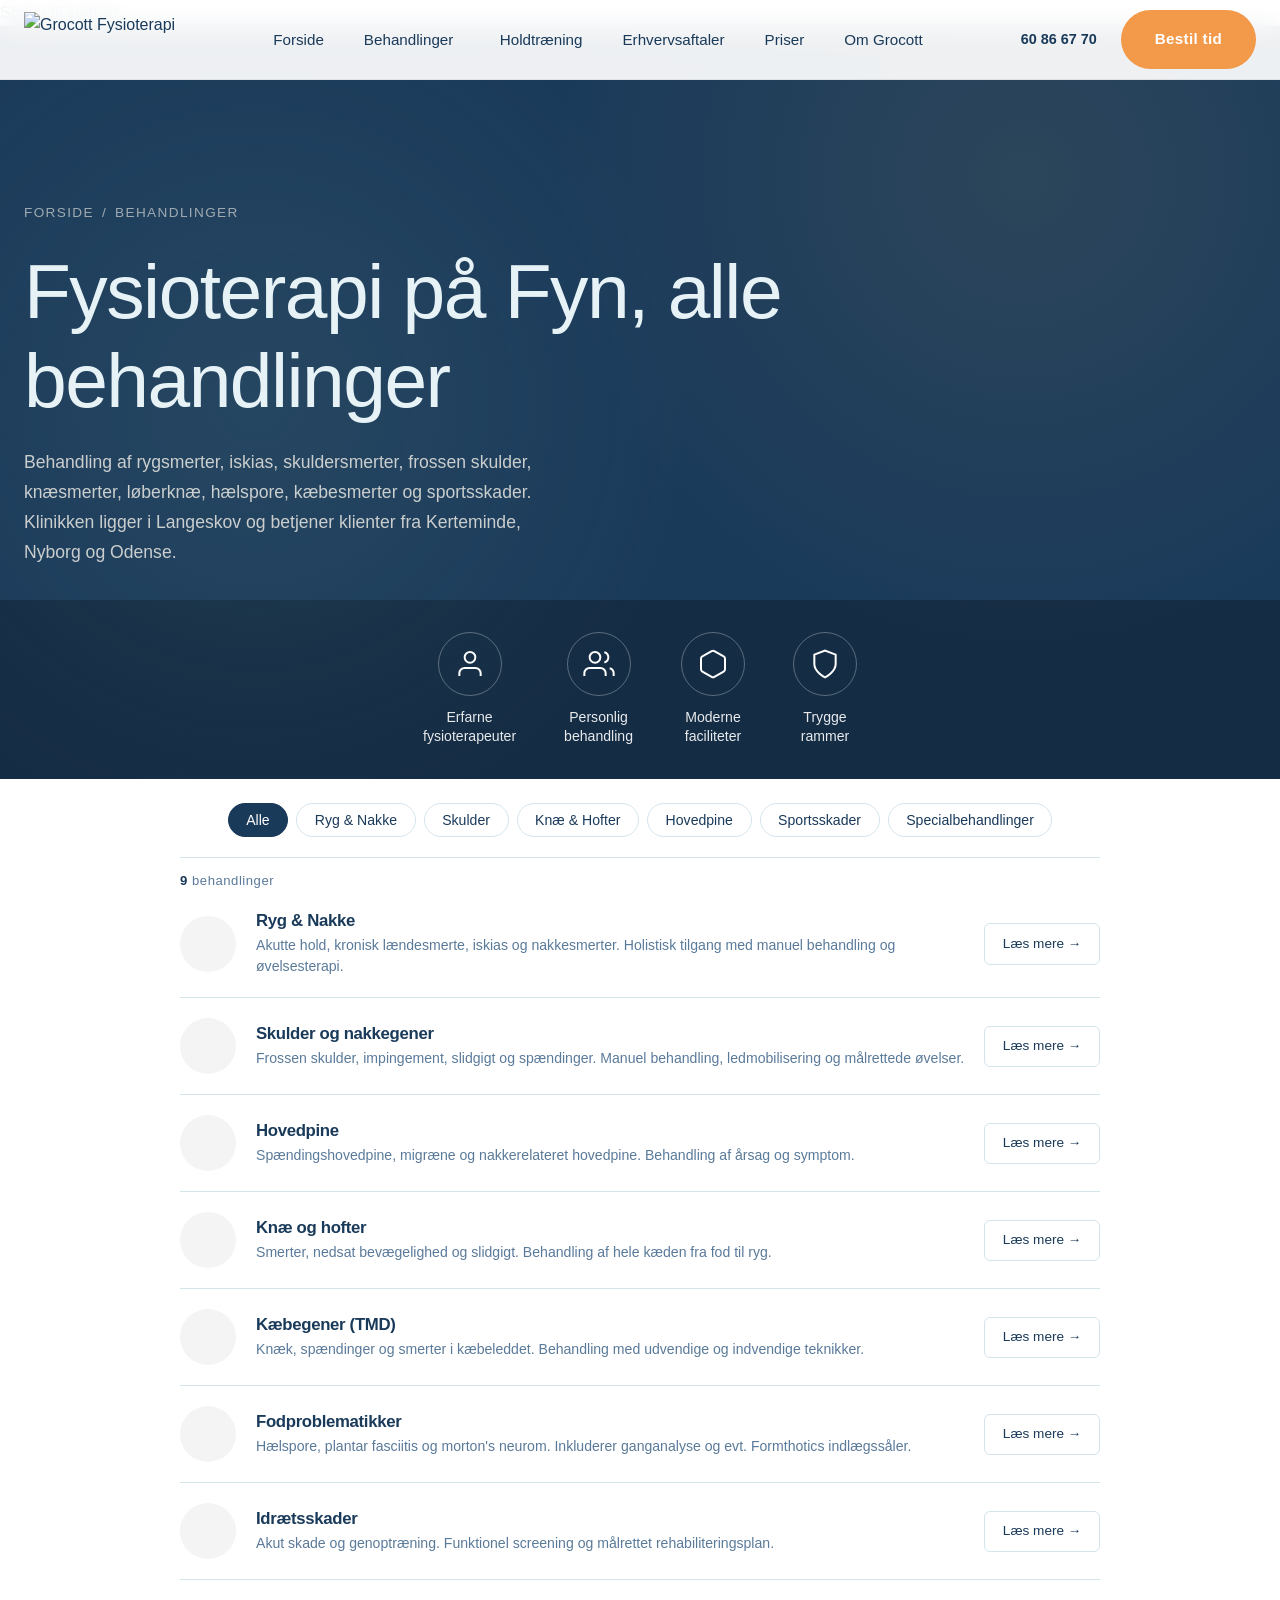
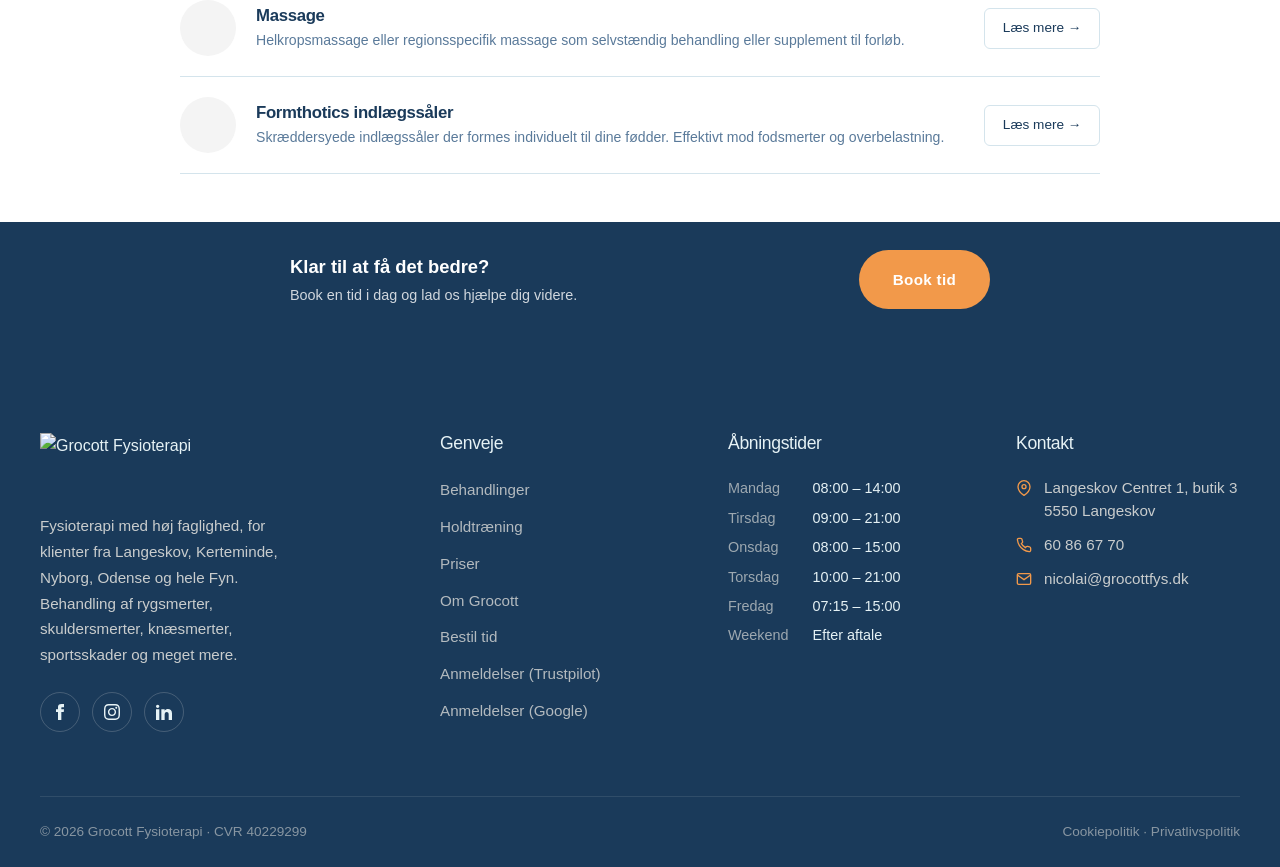
==== commit 1df44a5a: "seo" ====
--- a/html/behandlinger.html
+++ b/html/behandlinger.html
@@ -2,8 +2,10 @@
 <html lang="da">
 <head>
   <meta charset="UTF-8">
+  <meta name="description" content="Se alle vores behandlinger: rygsmerter, iskias, skuldersmerter, frossen skulder, knæsmerter, løberknæ, hælspore, kæbesmerter og sportsskader. Fysioterapi på Fyn.">
+  <meta name="robots" content="index, follow">
   <meta name="viewport" content="width=device-width, initial-scale=1.0">
-  <title>Behandlinger – Grocott Fysioterapi</title>
+  <title>Behandlinger – Rygsmerter, Skuldersmerter, Knæsmerter | Grocott Fysioterapi Fyn</title>
   <link rel="stylesheet" href="../styles.css">
 </head>
 <body>
@@ -11,37 +13,37 @@
 
 <header class="site-header" id="siteHeader">
     <div class="header-inner">
-      <a href="index.html"  class="logo" aria-label="Grocott Fysioterapi forside">
-        <img src="https://www.grocottfys.dk/wp-content/uploads/2023/04/Design-uden-navn-14.png" alt="Grocott Fysioterapi" class="logo-img" id="logo-img">
+      <a href="index.html" class="logo" aria-label="Grocott Fysioterapi forside">
+        <img src="https://www.grocottfys.dk/wp-content/uploads/2023/04/Design-uden-navn-14.png" alt="Grocott Fysioterapi" class="logo-img">
       </a>
 
       <nav class="main-nav" aria-label="Primær navigation">
         <ul class="nav-list">
-          <li><a href="index.html"  class="nav-link">Forside</a></li>
+          <li><a href="index.html" class="nav-link">Forside</a></li>
           <li class="nav-has-dropdown">
-            <a href="behandlinger.html"  class="nav-link">Behandlinger <span class="nav-caret" aria-hidden="true"></span></a>
+            <a href="behandlinger.html" class="nav-link">Behandlinger <span class="nav-caret" aria-hidden="true"></span></a>
             <ul class="nav-dropdown" aria-label="Behandlingstyper">
               <li><span class="nav-dropdown-disabled">Hovedpine</span></li>
               <li><span class="nav-dropdown-disabled">Skulder og nakkegener</span></li>
               <li><span class="nav-dropdown-disabled">Knæ og hofter</span></li>
               <li><span class="nav-dropdown-disabled">Kæbegener</span></li>
               <li><span class="nav-dropdown-disabled">Fodproblematikker</span></li>
-              <li><a href="ryg.html"  class="nav-dropdown-link">Behandling af rygsmerter</a></li>
+              <li><a href="ryg.html" class="nav-dropdown-link">Behandling af rygsmerter</a></li>
               <li><span class="nav-dropdown-disabled">Massage</span></li>
               <li><span class="nav-dropdown-disabled">Formthotics - Indlægssåler</span></li>
               <li><span class="nav-dropdown-disabled">Spenco Sandaler</span></li>
             </ul>
           </li>
           <li><span class="nav-link" style="cursor:default;">Holdtræning</span></li>
-          <li><a href="erhvervsaftaler.html"  class="nav-link">Erhvervsaftaler</a></li>
-          <li><a href="priser.html"  class="nav-link">Priser</a></li>
-          <li><a href="om-os.html"  class="nav-link">Om Grocott</a></li>
+          <li><a href="erhvervsaftaler.html" class="nav-link">Erhvervsaftaler</a></li>
+          <li><a href="priser.html" class="nav-link">Priser</a></li>
+          <li><a href="om-os.html" class="nav-link">Om Grocott</a></li>
         </ul>
       </nav>
 
       <div class="header-cta">
         <a href="tel:60866770" class="header-phone">60 86 67 70</a>
-        <a href="booking.html"  class="btn btn-primary">Bestil tid</a>
+        <a href="booking.html" class="btn btn-primary">Bestil tid</a>
         <button class="menu-toggle" aria-label="Åbn menu" aria-expanded="false">
           <span></span><span></span><span></span>
         </button>
@@ -52,22 +54,22 @@
 <div class="mobile-menu" id="mobileMenu">
     <nav aria-label="Mobilnavigation">
       <ul class="nav-list">
-        <li><a href="index.html"  class="nav-link">Forside</a></li>
-        <li><a href="behandlinger.html"  class="nav-link">Behandlinger</a></li>
+        <li><a href="index.html" class="nav-link">Forside</a></li>
+        <li><a href="behandlinger.html" class="nav-link">Behandlinger</a></li>
         <li><span class="nav-link nav-link-disabled">- Hovedpine</span></li>
         <li><span class="nav-link nav-link-disabled">- Skulder og nakkegener</span></li>
         <li><span class="nav-link nav-link-disabled">- Knæ og hofter</span></li>
         <li><span class="nav-link nav-link-disabled">- Kæbegener</span></li>
         <li><span class="nav-link nav-link-disabled">- Fodproblematikker</span></li>
-        <li><a href="ryg.html"  class="nav-link" style="font-family:var(--font-body);font-size:1rem;color:var(--color-text-muted);font-weight:400;opacity:0.7;">- Behandling af rygsmerter</a></li>
+        <li><a href="ryg.html" class="nav-link" style="font-family:var(--font-body);font-size:1rem;color:var(--color-text-muted);font-weight:400;opacity:0.7;">- Behandling af rygsmerter</a></li>
         <li><span class="nav-link nav-link-disabled">- Massage</span></li>
         <li><span class="nav-link nav-link-disabled">- Indlægssåler</span></li>
         <li><span class="nav-link nav-link-disabled">- Spenco Sandaler</span></li>
         <li><span class="nav-link" style="cursor:default;">Holdtræning</span></li>
-        <li><a href="erhvervsaftaler.html"  class="nav-link">Erhvervsaftaler</a></li>
-        <li><a href="priser.html"  class="nav-link">Priser</a></li>
-        <li><a href="om-os.html"  class="nav-link">Om Grocott</a></li>
-        <li><a href="booking.html"  class="nav-link" style="color: var(--color-sand-dark);">Bestil tid</a></li>
+        <li><a href="erhvervsaftaler.html" class="nav-link">Erhvervsaftaler</a></li>
+        <li><a href="priser.html" class="nav-link">Priser</a></li>
+        <li><a href="om-os.html" class="nav-link">Om Grocott</a></li>
+        <li><a href="booking.html" class="nav-link" style="color: var(--color-sand-dark);">Bestil tid</a></li>
       </ul>
     </nav>
   </div>
@@ -82,12 +84,12 @@
 <section class="page-hero behandlinger-page-hero">
   <div class="page-hero-content">
     <div class="breadcrumb">
-      <a href="index.html" >Forside</a>
+      <a href="index.html">Forside</a>
       <span>/</span>
       <span>Behandlinger</span>
     </div>
-    <h1>Vores <em>behandlinger</em></h1>
-    <p class="page-hero-lede">Fra rygsmerter og skulderproblemer til kæbegener og idrætsskader. Alle behandlinger udføres af Nicolai Grocott.</p>
+    <h1>Fysioterapi på Fyn, alle behandlinger</h1>
+    <p class="page-hero-lede">Behandling af rygsmerter, iskias, skuldersmerter, frossen skulder, knæsmerter, løberknæ, hælspore, kæbesmerter og sportsskader. Klinikken ligger i Langeskov og betjener klienter fra Kerteminde, Nyborg og Odense.</p>
   </div>
   <div class="behandlinger-hero-features">
     <div class="behandlinger-features">
@@ -136,79 +138,79 @@
 
     <div class="behandlinger-liste">
 
-      <article class="beh-item" data-cats="ryg">
+      <div class="beh-item" data-cats="ryg">
         <div class="beh-item-img"></div>
         <div class="beh-item-body">
           <h3>Ryg &amp; Nakke</h3>
           <p>Akutte hold, kronisk lændesmerte, iskias og nakkesmerter. Holistisk tilgang med manuel behandling og øvelsesterapi.</p>
         </div>
-        <a href="ryg.html"  class="beh-item-btn">Læs mere →</a>
-      </article>
-
-      <article class="beh-item" data-cats="skulder ryg">
+        <a href="ryg.html" class="beh-item-btn">Læs mere →</a>
+      </div>
+
+      <div class="beh-item" data-cats="skulder ryg">
         <div class="beh-item-img"></div>
         <div class="beh-item-body">
           <h3>Skulder og nakkegener</h3>
           <p>Frossen skulder, impingement, slidgigt og spændinger. Manuel behandling, ledmobilisering og målrettede øvelser.</p>
         </div>
         <span class="beh-item-btn">Læs mere →</span>
-      </article>
-
-      <article class="beh-item" data-cats="hoved ryg">
+      </div>
+
+      <div class="beh-item" data-cats="hoved ryg">
         <div class="beh-item-img"></div>
         <div class="beh-item-body">
           <h3>Hovedpine</h3>
           <p>Spændingshovedpine, migræne og nakkerelateret hovedpine. Behandling af årsag og symptom.</p>
         </div>
         <span class="beh-item-btn">Læs mere →</span>
-      </article>
-
-      <article class="beh-item" data-cats="knae sport">
+      </div>
+
+      <div class="beh-item" data-cats="knae sport">
         <div class="beh-item-img"></div>
         <div class="beh-item-body">
           <h3>Knæ og hofter</h3>
           <p>Smerter, nedsat bevægelighed og slidgigt. Behandling af hele kæden fra fod til ryg.</p>
         </div>
         <span class="beh-item-btn">Læs mere →</span>
-      </article>
-
-      <article class="beh-item" data-cats="special">
+      </div>
+
+      <div class="beh-item" data-cats="special">
         <div class="beh-item-img"></div>
         <div class="beh-item-body">
           <h3>Kæbegener (TMD)</h3>
           <p>Knæk, spændinger og smerter i kæbeleddet. Behandling med udvendige og indvendige teknikker.</p>
         </div>
         <span class="beh-item-btn">Læs mere →</span>
-      </article>
-
-      <article class="beh-item" data-cats="sport knae">
+      </div>
+
+      <div class="beh-item" data-cats="sport knae">
         <div class="beh-item-img"></div>
         <div class="beh-item-body">
           <h3>Fodproblematikker</h3>
           <p>Hælspore, plantar fasciitis og morton's neurom. Inkluderer ganganalyse og evt. Formthotics indlægssåler.</p>
         </div>
         <span class="beh-item-btn">Læs mere →</span>
-      </article>
-
-      <article class="beh-item" data-cats="sport skulder knae ryg">
+      </div>
+
+      <div class="beh-item" data-cats="sport skulder knae ryg">
         <div class="beh-item-img"></div>
         <div class="beh-item-body">
           <h3>Idrætsskader</h3>
           <p>Akut skade og genoptræning. Funktionel screening og målrettet rehabiliteringsplan.</p>
         </div>
         <span class="beh-item-btn">Læs mere →</span>
-      </article>
-
-      <article class="beh-item" data-cats="special">
+      </div>
+
+      <div class="beh-item" data-cats="special">
         <div class="beh-item-img"></div>
         <div class="beh-item-body">
           <h3>Massage</h3>
           <p>Helkropsmassage eller regionsspecifik massage som selvstændig behandling eller supplement til forløb.</p>
         </div>
         <span class="beh-item-btn">Læs mere →</span>
-      </article>
-
-      <article class="beh-item" data-cats="special">
+      </div>
+
+      <div class="beh-item" data-cats="special">
         <div class="beh-item-img"></div>
         <div class="beh-item-body">
           <h3>Formthotics indlægssåler</h3>
@@ -217,7 +219,7 @@
         <span class="beh-item-btn">Læs mere →</span>
       </div>
 
-    </article>
+    </div>
   </div>
 </section>
 
@@ -227,7 +229,7 @@
       <strong>Klar til at få det bedre?</strong>
       <p>Book en tid i dag og lad os hjælpe dig videre.</p>
     </div>
-    <a href="booking.html"  class="btn btn-primary">Book tid</a>
+    <a href="booking.html" class="btn btn-primary">Book tid</a>
   </div>
 </section>
 </div>
@@ -243,10 +245,10 @@
     <div class="container">
       <div class="footer-grid">
         <div class="footer-brand">
-          <a href="index.html"  class="logo">
-            <img src="https://www.grocottfys.dk/wp-content/uploads/2023/04/Design-uden-navn-14.png" alt="Grocott Fysioterapi" class="logo-img" id="logo-img">
+          <a href="index.html" class="logo">
+            <img src="https://www.grocottfys.dk/wp-content/uploads/2023/04/Design-uden-navn-14.png" alt="Grocott Fysioterapi" class="logo-img">
           </a>
-          <p>Fysioterapi med høj faglighed, for elite-sportsudøvere, aktive børn, unge, voksne og ældre. Beliggende i Langeskov på Østfyn.</p>
+          <p>Fysioterapi med høj faglighed, for klienter fra Langeskov, Kerteminde, Nyborg, Odense og hele Fyn. Behandling af rygsmerter, skuldersmerter, knæsmerter, sportsskader og meget mere.</p>
           <div class="social-links">
             <a href="#" class="social-link" aria-label="Facebook">
               <svg width="16" height="16" viewBox="0 0 24 24" fill="currentColor"><path d="M9 8h-3v4h3v12h5v-12h3.642l.358-4h-4v-1.667c0-.955.192-1.333 1.115-1.333h2.885v-5h-3.808c-3.596 0-5.192 1.583-5.192 4.615v3.385z"/></svg>
@@ -263,11 +265,11 @@
         <div>
           <h3 class="footer-heading">Genveje</h3>
           <ul class="footer-list">
-            <li><a href="behandlinger.html" >Behandlinger</a></li>
+            <li><a href="behandlinger.html">Behandlinger</a></li>
             <li><span class="footer-link-disabled">Holdtræning</span></li>
-            <li><a href="priser.html" >Priser</a></li>
-            <li><a href="om-os.html" >Om Grocott</a></li>
-            <li><a href="booking.html" >Bestil tid</a></li>
+            <li><a href="priser.html">Priser</a></li>
+            <li><a href="om-os.html">Om Grocott</a></li>
+            <li><a href="booking.html">Bestil tid</a></li>
             <li><a href="https://dk.trustpilot.com/review/grocottfys.dk" target="_blank" rel="noopener">Anmeldelser (Trustpilot)</a></li>
             <li><a href="https://www.google.com/search?q=Grocott+Fysioterapi+Langeskov+anmeldelser" target="_blank" rel="noopener">Anmeldelser (Google)</a></li>
           </ul>
@@ -287,25 +289,24 @@
 
         <div>
           <h3 class="footer-heading">Kontakt</h3>
-          <address style="font-style:normal;">
-            <div class="footer-contact-item">
-              <svg width="16" height="16" viewBox="0 0 24 24" fill="none" stroke="currentColor" stroke-width="2" aria-hidden="true"><path d="M21 10c0 7-9 13-9 13s-9-6-9-13a9 9 0 0 1 18 0z"/><circle cx="12" cy="10" r="3"/></svg>
-              <span>Langeskov Centret 1, butik 3<br>5550 Langeskov</span>
-            </div>
-            <div class="footer-contact-item">
-              <svg width="16" height="16" viewBox="0 0 24 24" fill="none" stroke="currentColor" stroke-width="2" aria-hidden="true"><path d="M22 16.92v3a2 2 0 0 1-2.18 2 19.79 19.79 0 0 1-8.63-3.07 19.5 19.5 0 0 1-6-6 19.79 19.79 0 0 1-3.07-8.67A2 2 0 0 1 4.11 2h3a2 2 0 0 1 2 1.72 12.84 12.84 0 0 0 .7 2.81 2 2 0 0 1-.45 2.11L8.09 9.91a16 16 0 0 0 6 6l1.27-1.27a2 2 0 0 1 2.11-.45 12.84 12.84 0 0 0 2.81.7A2 2 0 0 1 22 16.92z"/></svg>
-              <a href="tel:60866770">60 86 67 70</a>
-            </div>
-            <div class="footer-contact-item">
-              <svg width="16" height="16" viewBox="0 0 24 24" fill="none" stroke="currentColor" stroke-width="2" aria-hidden="true"><path d="M4 4h16c1.1 0 2 .9 2 2v12c0 1.1-.9 2-2 2H4c-1.1 0-2-.9-2-2V6c0-1.1.9-2 2-2z"/><polyline points="22,6 12,13 2,6"/></svg>
-              <a href="mailto:nicolai@grocottfys.dk">nicolai@grocottfys.dk</a>
-            </div>
-          </address>
+          <div class="footer-contact-item">
+            <svg width="16" height="16" viewBox="0 0 24 24" fill="none" stroke="currentColor" stroke-width="2"><path d="M21 10c0 7-9 13-9 13s-9-6-9-13a9 9 0 0 1 18 0z"/><circle cx="12" cy="10" r="3"/></svg>
+            <span>Langeskov Centret 1, butik 3<br>5550 Langeskov</span>
+          </div>
+          <div class="footer-contact-item">
+            <svg width="16" height="16" viewBox="0 0 24 24" fill="none" stroke="currentColor" stroke-width="2"><path d="M22 16.92v3a2 2 0 0 1-2.18 2 19.79 19.79 0 0 1-8.63-3.07 19.5 19.5 0 0 1-6-6 19.79 19.79 0 0 1-3.07-8.67A2 2 0 0 1 4.11 2h3a2 2 0 0 1 2 1.72 12.84 12.84 0 0 0 .7 2.81 2 2 0 0 1-.45 2.11L8.09 9.91a16 16 0 0 0 6 6l1.27-1.27a2 2 0 0 1 2.11-.45 12.84 12.84 0 0 0 2.81.7A2 2 0 0 1 22 16.92z"/></svg>
+            <a href="tel:60866770">60 86 67 70</a>
+          </div>
+          <div class="footer-contact-item">
+            <svg width="16" height="16" viewBox="0 0 24 24" fill="none" stroke="currentColor" stroke-width="2"><path d="M4 4h16c1.1 0 2 .9 2 2v12c0 1.1-.9 2-2 2H4c-1.1 0-2-.9-2-2V6c0-1.1.9-2 2-2z"/><polyline points="22,6 12,13 2,6"/></svg>
+            <a href="mailto:nicolai@grocottfys.dk">nicolai@grocottfys.dk</a>
+          </div>
+
         </div>
       </div>
 
       <div class="footer-bottom">
-        <span>© <time datetime="2026">2026</time> Grocott Fysioterapi · CVR 40229299</span>
+        <span>© 2026 Grocott Fysioterapi · CVR 40229299</span>
         <span><a href="#">Cookiepolitik</a> · <a href="#">Privatlivspolitik</a></span>
       </div>
     </div>
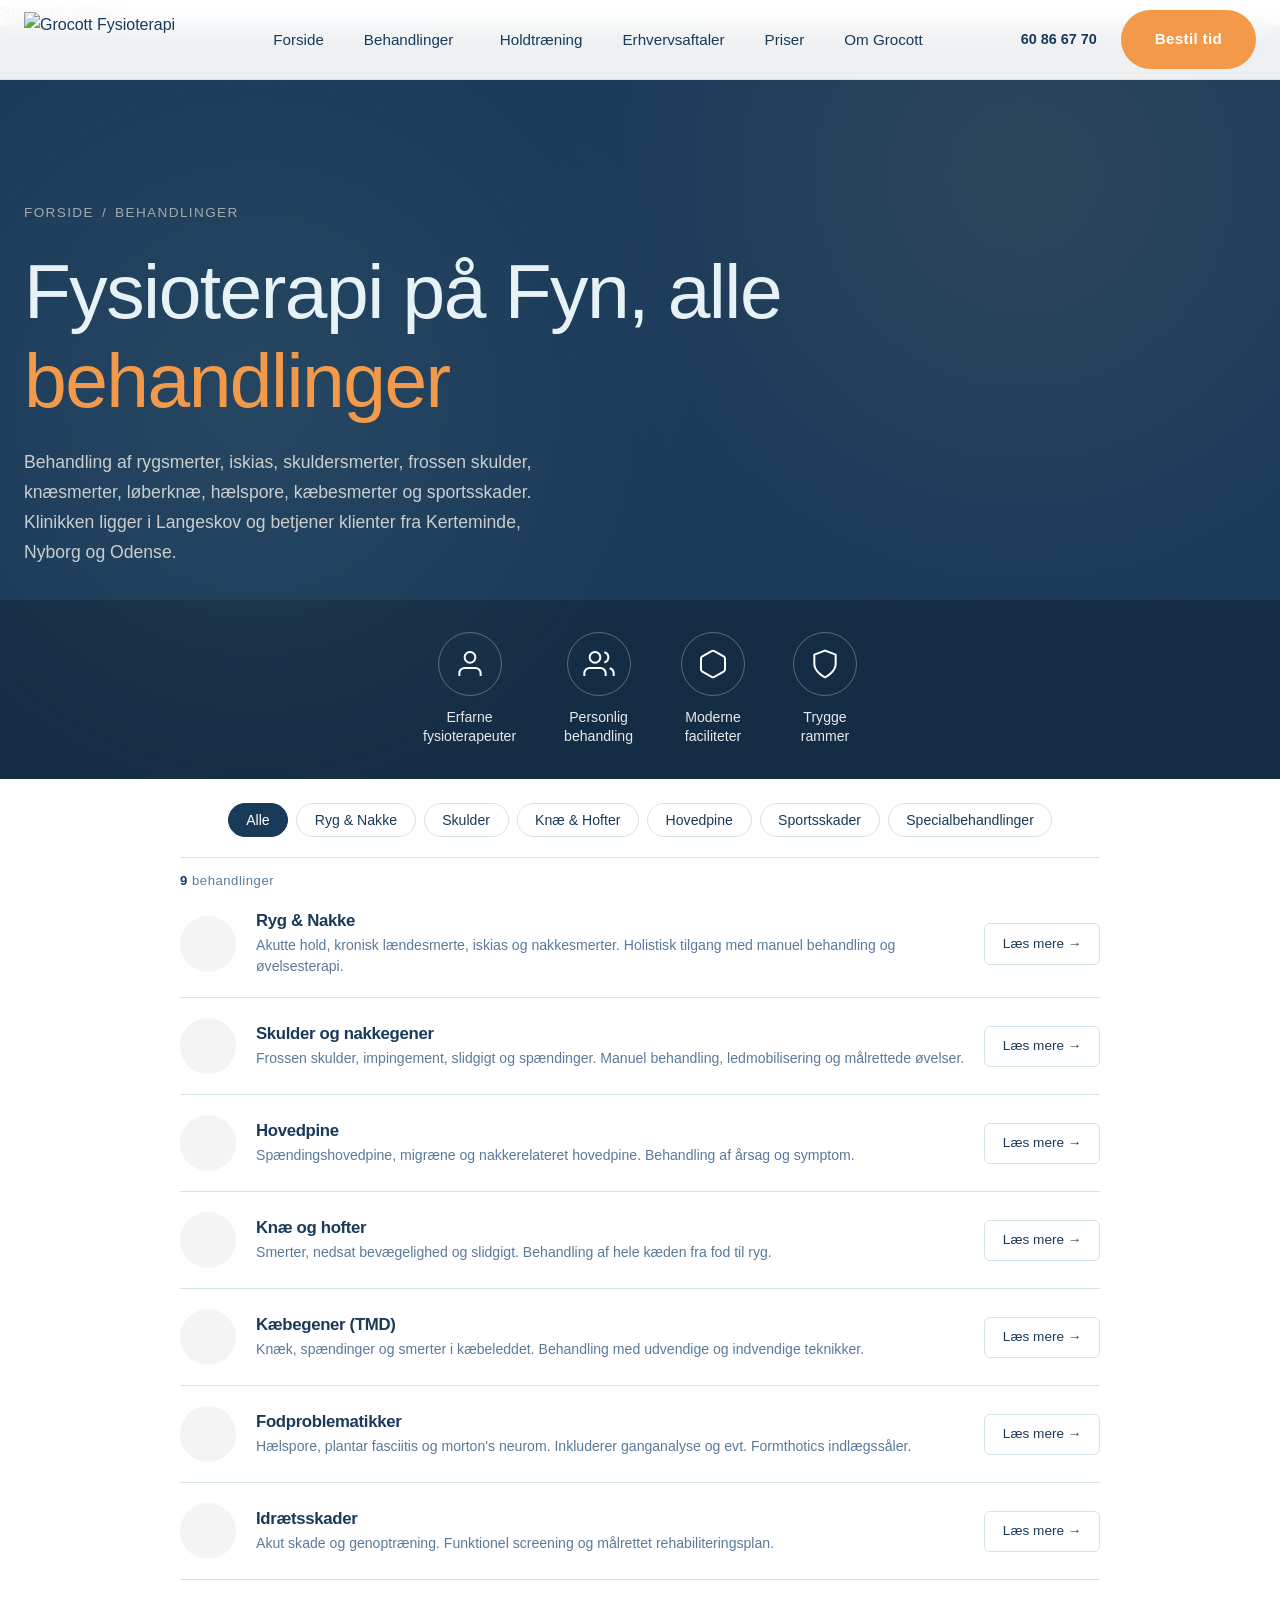
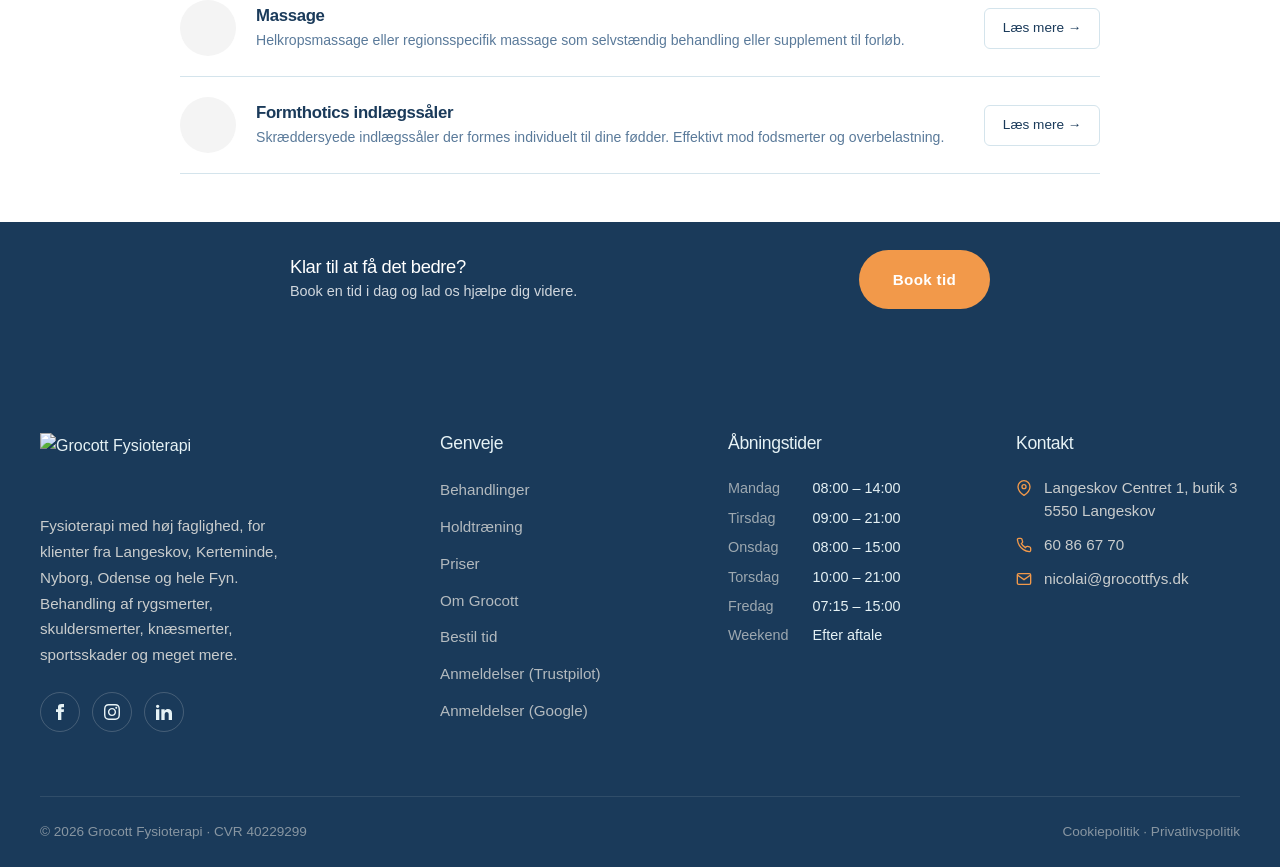
==== commit 60ff2627: "valdierer" ====
--- a/html/behandlinger.html
+++ b/html/behandlinger.html
@@ -88,7 +88,7 @@
       <span>/</span>
       <span>Behandlinger</span>
     </div>
-    <h1>Fysioterapi på Fyn, alle behandlinger</h1>
+    <h1>Fysioterapi på Fyn, alle <span style="color:var(--color-sand)">behandlinger</span></h1>
     <p class="page-hero-lede">Behandling af rygsmerter, iskias, skuldersmerter, frossen skulder, knæsmerter, løberknæ, hælspore, kæbesmerter og sportsskader. Klinikken ligger i Langeskov og betjener klienter fra Kerteminde, Nyborg og Odense.</p>
   </div>
   <div class="behandlinger-hero-features">
@@ -123,6 +123,7 @@
 
 <section class="behandlinger-list-section">
   <div class="container behandlinger-container">
+    <h2 class="is-hidden">Vores behandlinger</h2>
 
     <div class="beh-filter-bar">
       <button class="beh-tab is-active" data-filter="all">Alle</button>
@@ -226,13 +227,12 @@
 <section class="behandlinger-cta-banner">
   <div class="container behandlinger-cta-inner">
     <div>
-      <strong>Klar til at få det bedre?</strong>
+      <h2 id="cta-heading" style="font-size:1.15rem;color:#fff;margin:0 0 0.2rem;font-family:var(--font-display);">Klar til at få det bedre?</h2>
       <p>Book en tid i dag og lad os hjælpe dig videre.</p>
     </div>
     <a href="booking.html" class="btn btn-primary">Book tid</a>
   </div>
 </section>
-</div>
 
     
 <!-- ═══════════════════════════════════════════════════
